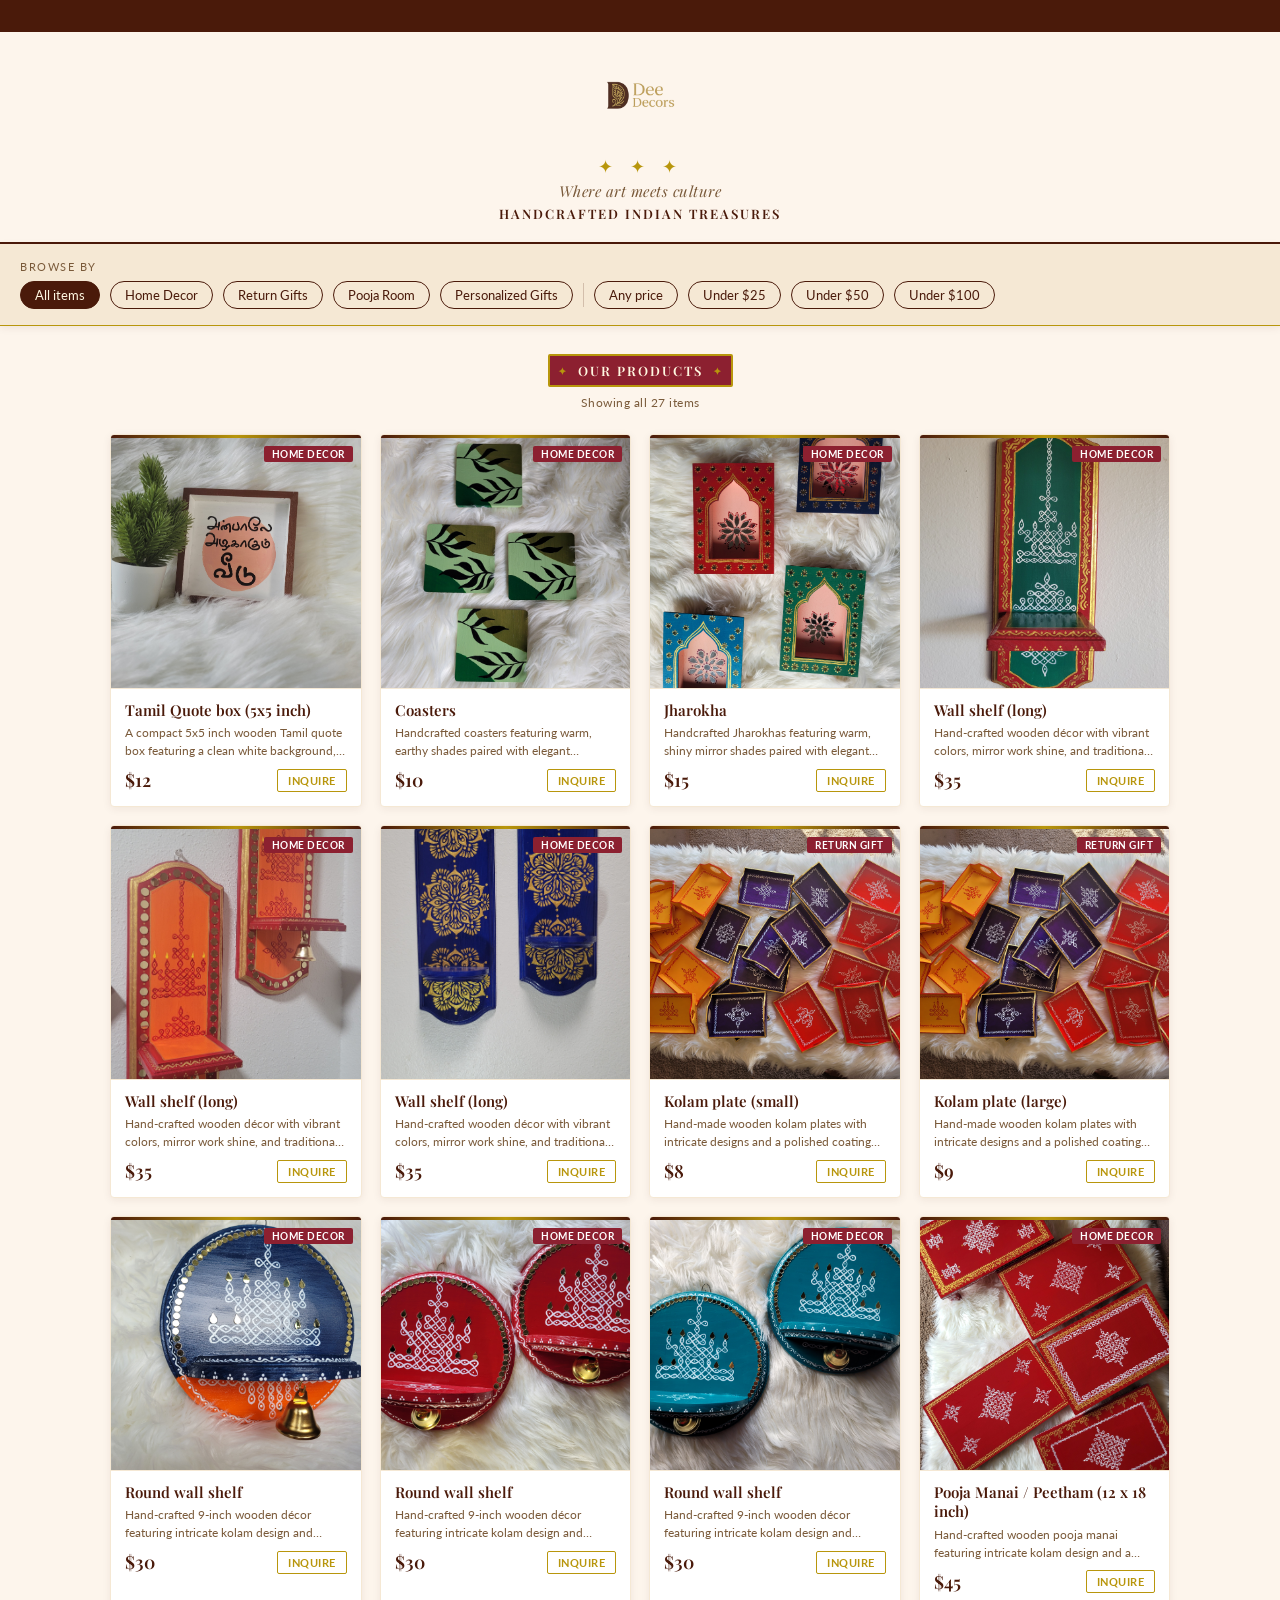
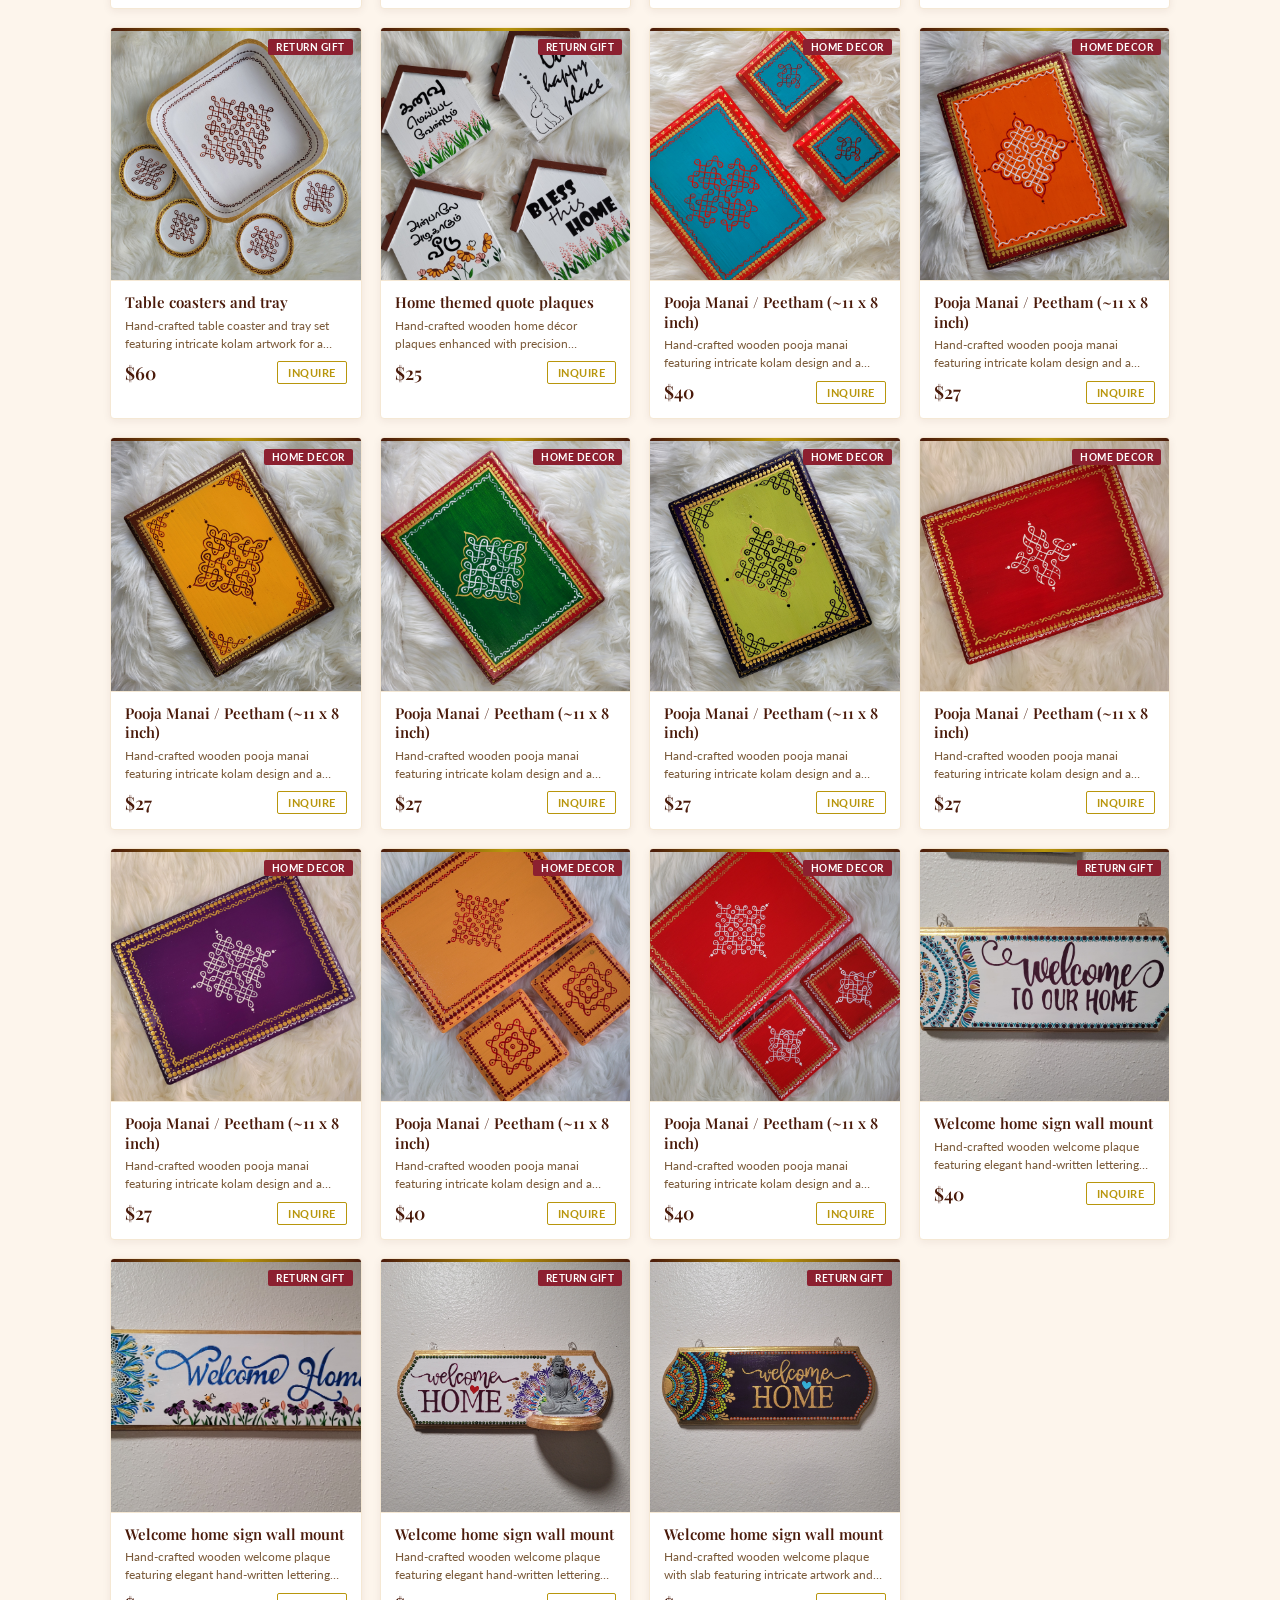
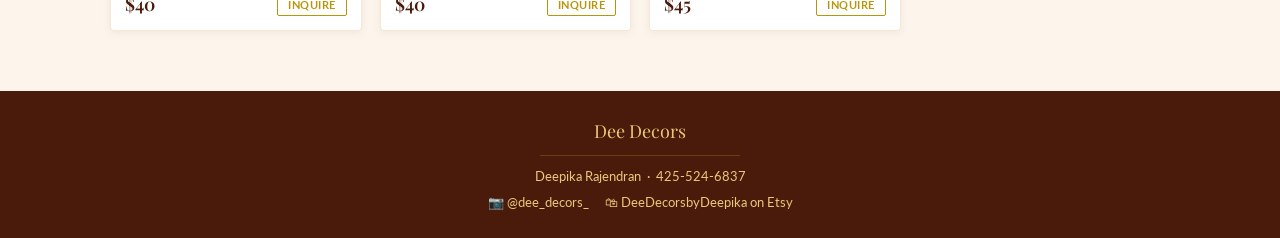
==== dee_decors_catalog.html @ 1c23e956 "Initial commit: Dee Decors catalog" ====
<!doctype html>
<html lang="en">
  <head>
    <meta charset="UTF-8" />
    <meta name="viewport" content="width=device-width, initial-scale=1.0" />
    <title>Dee Decors – Handcrafted Indian Treasures</title>
    <link
      href="https://fonts.googleapis.com/css2?family=Playfair+Display:ital,wght@0,400;0,600;1,400&family=Lato:wght@300;400;700&display=swap"
      rel="stylesheet"
    />
    <style>
      /* ── PALETTE ─────────────────────────────── */
      :root {
        --brown: #4a1a0a;
        --gold: #b8960c;
        --gold2: #d4a826;
        --cream: #fdf5ec;
        --cream2: #f5e8d4;
        --red-accent: #8c2030;
        --text: #2d1205;
        --muted: #7a5a3a;
      }

      * {
        box-sizing: border-box;
        margin: 0;
        padding: 0;
      }
      body {
        font-family: "Lato", sans-serif;
        background-color: var(--cream);
        color: var(--text);
        min-height: 100vh;
      }

      /* ── KOLAM BORDER SVG ────────────────────── */
      .kolam-top {
        width: 100%;
        height: 32px;
        background:
          repeating-linear-gradient(
            90deg,
            var(--brown) 0,
            var(--brown) 2px,
            transparent 2px,
            transparent 28px
          ),
          linear-gradient(var(--brown), var(--brown));
        background-size:
          30px 2px,
          100% 2px;
        background-position:
          0 15px,
          0 0;
        border-top: 2px solid var(--brown);
        margin-bottom: 0;
        position: relative;
        overflow: hidden;
      }
      .kolam-top::before {
        content: "";
        position: absolute;
        inset: 0;
        background: repeating-linear-gradient(
          90deg,
          transparent 0 10px,
          var(--brown) 10px 12px,
          transparent 12px 22px,
          var(--brown) 22px 24px,
          transparent 24px 30px
        );
        top: 8px;
        height: 2px;
      }

      /* ── HEADER ──────────────────────────────── */
      header {
        background: var(--cream);
        border-bottom: 2px solid var(--brown);
        padding: 24px 20px 20px;
        text-align: center;
        position: relative;
      }
      .header-border {
        height: 6px;
        background: repeating-linear-gradient(
          90deg,
          var(--brown) 0 14px,
          var(--gold) 14px 20px,
          var(--brown) 20px 34px,
          transparent 34px 40px
        );
        margin-bottom: 20px;
      }
      header img.logo {
        height: 80px;
        margin-bottom: 8px;
      }
      header .tagline {
        font-family: "Playfair Display", serif;
        font-style: italic;
        color: var(--muted);
        font-size: 15px;
        margin-bottom: 4px;
        letter-spacing: 0.5px;
      }
      header .subtitle {
        font-family: "Playfair Display", serif;
        font-weight: 600;
        color: var(--brown);
        font-size: 13px;
        letter-spacing: 2px;
        text-transform: uppercase;
      }
      .header-ornament {
        color: var(--gold);
        font-size: 18px;
        margin: 8px 0 4px;
        letter-spacing: 6px;
      }

      /* ── SECTION BADGE (like flyer) ──────────── */
      .section-badge {
        display: inline-block;
        background: var(--red-accent);
        color: #fff8e1;
        font-family: "Playfair Display", serif;
        font-weight: 600;
        font-size: 13px;
        letter-spacing: 2px;
        text-transform: uppercase;
        padding: 6px 28px;
        border: 2px solid var(--gold);
        border-radius: 2px;
        position: relative;
      }
      .section-badge::before,
      .section-badge::after {
        content: "✦";
        color: var(--gold);
        position: absolute;
        top: 50%;
        transform: translateY(-50%);
        font-size: 10px;
      }
      .section-badge::before {
        left: 8px;
      }
      .section-badge::after {
        right: 8px;
      }

      /* ── FILTER BAR ──────────────────────────── */
      .filter-bar {
        background: var(--cream2);
        border-bottom: 1.5px solid var(--gold);
        padding: 16px 20px;
        position: sticky;
        top: 0;
        z-index: 100;
        box-shadow: 0 2px 8px rgba(74, 26, 10, 0.08);
      }
      .filter-label {
        font-size: 11px;
        text-transform: uppercase;
        letter-spacing: 1.5px;
        color: var(--muted);
        margin-bottom: 8px;
      }
      .filter-groups {
        display: flex;
        flex-wrap: wrap;
        gap: 10px;
        align-items: center;
      }
      .filter-divider {
        width: 1px;
        height: 24px;
        background: var(--brown);
        opacity: 0.2;
      }
      .chip {
        padding: 5px 14px;
        border: 1.5px solid var(--brown);
        border-radius: 20px;
        font-size: 13px;
        font-family: "Lato", sans-serif;
        color: var(--brown);
        background: transparent;
        cursor: pointer;
        transition: all 0.18s ease;
        white-space: nowrap;
      }
      .chip:hover {
        background: var(--cream2);
        border-color: var(--gold);
      }
      .chip.active {
        background: var(--brown);
        color: #fff8e1;
        border-color: var(--brown);
      }
      .chip.price.active {
        background: var(--red-accent);
        border-color: var(--red-accent);
        color: #fff;
      }

      /* ── PRODUCT GRID ────────────────────────── */
      main {
        max-width: 1100px;
        margin: 0 auto;
        padding: 28px 20px 60px;
      }
      .section-header {
        text-align: center;
        margin-bottom: 24px;
      }
      .results-count {
        font-size: 12px;
        color: var(--muted);
        margin-top: 8px;
        letter-spacing: 0.5px;
      }

      .grid {
        display: grid;
        grid-template-columns: repeat(auto-fill, minmax(220px, 1fr));
        gap: 18px;
      }

      .card {
        background: #fff;
        border: 1px solid var(--cream2);
        border-radius: 4px;
        overflow: hidden;
        cursor: pointer;
        transition:
          transform 0.2s ease,
          box-shadow 0.2s ease;
        box-shadow: 0 2px 8px rgba(74, 26, 10, 0.07);
      }
      .card:hover {
        transform: translateY(-3px);
        box-shadow: 0 8px 24px rgba(74, 26, 10, 0.13);
      }
      .card-top {
        height: 3px;
        background: linear-gradient(
          90deg,
          var(--brown),
          var(--gold),
          var(--brown)
        );
      }
      .card-img-wrap {
        width: 100%;
        aspect-ratio: 1;
        overflow: hidden;
        background: var(--cream);
        display: flex;
        align-items: center;
        justify-content: center;
        position: relative;
      }
      .card-img-wrap img {
        width: 100%;
        height: 100%;
        object-fit: cover;
        transition: transform 0.3s ease;
      }
      .card:hover .card-img-wrap img {
        transform: scale(1.04);
      }
      .card-img-wrap .no-img {
        font-size: 48px;
        opacity: 0.25;
      }
      .card-category {
        position: absolute;
        top: 8px;
        right: 8px;
        background: var(--red-accent);
        color: #fff;
        font-size: 10px;
        font-weight: 700;
        letter-spacing: 0.5px;
        padding: 2px 8px;
        border-radius: 2px;
        text-transform: uppercase;
      }
      .card-body {
        padding: 12px 14px 14px;
        border-top: 1px solid var(--cream2);
      }
      .card-name {
        font-family: "Playfair Display", serif;
        font-size: 15px;
        font-weight: 600;
        color: var(--brown);
        line-height: 1.3;
        margin-bottom: 4px;
      }
      .card-desc {
        font-size: 12px;
        color: var(--muted);
        line-height: 1.5;
        margin-bottom: 8px;
        display: -webkit-box;
        -webkit-line-clamp: 2;
        -webkit-box-orient: vertical;
        overflow: hidden;
      }
      .card-footer {
        display: flex;
        align-items: center;
        justify-content: space-between;
        margin-top: 8px;
      }
      .card-price {
        font-family: "Playfair Display", serif;
        font-size: 18px;
        font-weight: 600;
        color: var(--brown);
      }
      .card-btn {
        font-size: 11px;
        letter-spacing: 0.5px;
        color: var(--gold);
        border: 1px solid var(--gold);
        padding: 4px 10px;
        border-radius: 2px;
        background: transparent;
        cursor: pointer;
        font-family: "Lato", sans-serif;
        font-weight: 700;
        text-transform: uppercase;
        transition: all 0.15s;
      }
      .card-btn:hover {
        background: var(--gold);
        color: #fff;
      }

      .empty-state {
        text-align: center;
        padding: 60px 20px;
        color: var(--muted);
        grid-column: 1/-1;
      }
      .empty-state p {
        font-family: "Playfair Display", serif;
        font-size: 18px;
        margin-bottom: 8px;
      }
      .empty-state small {
        font-size: 13px;
      }

      /* ── MODAL ───────────────────────────────── */
      .modal-overlay {
        display: none;
        position: fixed;
        inset: 0;
        background: rgba(74, 26, 10, 0.55);
        z-index: 1000;
        padding: 20px;
        overflow-y: auto;
        align-items: center;
        justify-content: center;
      }
      .modal-overlay.open {
        display: flex;
      }
      .modal {
        background: var(--cream);
        border-radius: 4px;
        max-width: 1000px;
        width: 100%;
        position: relative;
        overflow: hidden;
        box-shadow: 0 16px 48px rgba(74, 26, 10, 0.25);
        animation: modalIn 0.22s ease;
        margin: auto;
      }
      @keyframes modalIn {
        from {
          transform: translateY(20px);
          opacity: 0;
        }
        to {
          transform: translateY(0);
          opacity: 1;
        }
      }
      .modal-top-bar {
        height: 5px;
        background: linear-gradient(
          90deg,
          var(--brown),
          var(--gold),
          var(--red-accent),
          var(--gold),
          var(--brown)
        );
      }
      .modal-close {
        position: absolute;
        top: 14px;
        right: 16px;
        background: none;
        border: none;
        font-size: 22px;
        color: var(--muted);
        cursor: pointer;
        line-height: 1;
        z-index: 10;
        padding: 2px 6px;
        border-radius: 50%;
        transition: background 0.15s;
      }
      .modal-close:hover {
        background: var(--cream2);
        color: var(--brown);
      }
      .modal-body {
        display: flex;
        flex-direction: column;
      }
      @media (min-width: 520px) {
        .modal-body {
          flex-direction: row;
        }
      }
      .modal-img-wrap {
        flex: 0 0 55%;
        background: var(--cream2);
        min-height: 400px;
        display: flex;
        flex-direction: column;
        align-items: center;
        justify-content: center;
        overflow: hidden;
        position: relative;
      }
      .modal-img-wrap .no-img-lg {
        font-size: 80px;
        opacity: 0.2;
      }
      .carousel {
        width: 100%;
        position: relative;
        overflow: hidden;
        flex: 1;
        min-height: 400px;
        background: var(--cream2);
        display: flex;
        align-items: center;
        justify-content: center;
      }
      .carousel-slide {
        display: none;
        width: 100%;
        height: 100%;
        position: absolute;
        top: 0;
        left: 0;
        align-items: center;
        justify-content: center;
      }
      .carousel-slide.active {
        display: flex;
      }
      .carousel-slide img {
        width: 100%;
        height: 400px;
        object-fit: contain;
      }
      .carousel-btn {
        position: absolute;
        top: 50%;
        transform: translateY(-50%);
        background: rgba(74, 26, 10, 0.55);
        color: #fff8e1;
        border: none;
        width: 30px;
        height: 40px;
        cursor: pointer;
        font-size: 18px;
        display: flex;
        align-items: center;
        justify-content: center;
        z-index: 10;
        border-radius: 2px;
        transition: background 0.15s;
      }
      .carousel-btn:hover {
        background: rgba(74, 26, 10, 0.85);
      }
      .carousel-btn.prev {
        left: 4px;
      }
      .carousel-btn.next {
        right: 4px;
      }
      .carousel-dots {
        display: flex;
        gap: 6px;
        justify-content: center;
        padding: 6px 0;
        background: var(--cream2);
        width: 100%;
      }
      .carousel-dot {
        width: 7px;
        height: 7px;
        border-radius: 50%;
        background: var(--muted);
        opacity: 0.35;
        cursor: pointer;
        transition: opacity 0.15s;
        border: none;
        padding: 0;
      }
      .carousel-dot.active {
        opacity: 1;
        background: var(--brown);
      }
      .modal-info {
        flex: 1;
        padding: 28px 24px 24px;
        display: flex;
        flex-direction: column;
        gap: 10px;
      }
      .modal-category-badge {
        display: inline-block;
        background: var(--red-accent);
        color: #fff;
        font-size: 10px;
        font-weight: 700;
        letter-spacing: 1px;
        padding: 2px 10px;
        border-radius: 2px;
        text-transform: uppercase;
        width: fit-content;
      }
      .modal-name {
        font-family: "Playfair Display", serif;
        font-size: 22px;
        font-weight: 600;
        color: var(--brown);
        line-height: 1.25;
      }
      .modal-ornament {
        color: var(--gold);
        font-size: 14px;
        letter-spacing: 4px;
      }
      .modal-desc {
        font-size: 14px;
        color: var(--muted);
        line-height: 1.7;
        flex: 1;
      }
      .modal-price-row {
        display: flex;
        align-items: center;
        gap: 12px;
        margin-top: 4px;
      }
      .modal-price {
        font-family: "Playfair Display", serif;
        font-size: 28px;
        font-weight: 600;
        color: var(--brown);
      }
      .modal-price-note {
        font-size: 12px;
        color: var(--muted);
      }
      .modal-actions {
        display: flex;
        flex-direction: column;
        gap: 10px;
        margin-top: 8px;
      }
      .btn-primary {
        display: block;
        text-align: center;
        padding: 12px 20px;
        background: var(--brown);
        color: #fff8e1;
        font-family: "Lato", sans-serif;
        font-size: 13px;
        font-weight: 700;
        letter-spacing: 1px;
        text-transform: uppercase;
        text-decoration: none;
        border-radius: 2px;
        border: none;
        cursor: pointer;
        transition: background 0.15s;
      }
      .btn-primary:hover {
        background: #3a1208;
      }
      .btn-secondary {
        display: block;
        text-align: center;
        padding: 10px 20px;
        background: transparent;
        color: var(--brown);
        font-family: "Lato", sans-serif;
        font-size: 13px;
        font-weight: 700;
        letter-spacing: 1px;
        text-transform: uppercase;
        text-decoration: none;
        border-radius: 2px;
        border: 1.5px solid var(--brown);
        cursor: pointer;
        transition: all 0.15s;
      }
      .btn-secondary:hover {
        background: var(--cream2);
      }

      /* ── FOOTER ──────────────────────────────── */
      footer {
        background: var(--brown);
        color: #e8c97a;
        text-align: center;
        padding: 28px 20px;
        font-size: 13px;
      }
      footer .footer-name {
        font-family: "Playfair Display", serif;
        font-size: 18px;
        margin-bottom: 4px;
      }
      footer a {
        color: #e8c97a;
        text-decoration: none;
      }
      footer a:hover {
        text-decoration: underline;
      }
      footer .footer-links {
        display: flex;
        justify-content: center;
        gap: 16px;
        margin-top: 10px;
        flex-wrap: wrap;
      }
      footer .gold-line {
        height: 1px;
        background: var(--gold);
        opacity: 0.3;
        margin: 12px auto;
        max-width: 200px;
      }

      @media (max-width: 480px) {
        .grid {
          grid-template-columns: repeat(2, 1fr);
          gap: 12px;
        }
        .filter-groups {
          gap: 6px;
        }
        .chip {
          font-size: 12px;
          padding: 4px 10px;
        }
      }
    </style>
  </head>
  <body>
    <div class="kolam-top"></div>

    <header>
      <img
        class="logo"
        src="[data-uri]"
        alt="Dee Decors Logo"
        onerror="this.style.display = 'none'"
      />
      <div class="header-ornament">✦ ✦ ✦</div>
      <p class="tagline">Where art meets culture</p>
      <p class="subtitle">Handcrafted Indian Treasures</p>
    </header>

    <!-- FILTER BAR -->
    <div class="filter-bar">
      <div class="filter-label">Browse by</div>
      <div class="filter-groups">
        <!-- Category -->
        <button
          class="chip active"
          onclick="setFilter('category', 'all', this)"
        >
          All items
        </button>
        <button class="chip" onclick="setFilter('category', 'home', this)">
          Home Decor
        </button>
        <button class="chip" onclick="setFilter('category', 'return', this)">
          Return Gifts
        </button>
        <button class="chip" onclick="setFilter('category', 'pooja', this)">
          Pooja Room
        </button>
        <button class="chip" onclick="setFilter('category', 'gift', this)">
          Personalized Gifts
        </button>

        <div class="filter-divider"></div>

        <!-- Price -->
        <button class="chip price" onclick="setFilter('price', 'all', this)">
          Any price
        </button>
        <button class="chip price" onclick="setFilter('price', '25', this)">
          Under $25
        </button>
        <button class="chip price" onclick="setFilter('price', '50', this)">
          Under $50
        </button>
        <button class="chip price" onclick="setFilter('price', '100', this)">
          Under $100
        </button>
      </div>
    </div>

    <main>
      <div class="section-header">
        <span class="section-badge">Our Products</span>
        <div class="results-count" id="results-count"></div>
      </div>
      <div class="grid" id="product-grid"></div>
    </main>

    <!-- MODAL -->
    <div class="modal-overlay" id="modal" onclick="closeModal(event)">
      <div class="modal">
        <div class="modal-top-bar"></div>
        <button class="modal-close" onclick="closeModalBtn()">×</button>
        <div class="modal-body">
          <div class="modal-img-wrap" id="modal-img-wrap">
            <span class="no-img-lg">🪔</span>
          </div>
          <div class="modal-info">
            <span class="modal-category-badge" id="modal-cat"></span>
            <h2 class="modal-name" id="modal-name"></h2>
            <div class="modal-ornament">✦ ✦ ✦</div>
            <p class="modal-desc" id="modal-desc"></p>
            <div class="modal-price-row">
              <span class="modal-price" id="modal-price"></span>
              <span class="modal-price-note" id="modal-note"></span>
            </div>
            <div class="modal-actions" id="modal-actions"></div>
          </div>
        </div>
      </div>
    </div>

    <footer>
      <div class="footer-name">Dee Decors</div>
      <div class="gold-line"></div>
      <div>
        Deepika Rajendran &nbsp;·&nbsp;
        <a href="tel:4255246837">425-524-6837</a>
      </div>
      <div class="footer-links">
        <a href="https://www.instagram.com/dee_decors_" target="_blank"
          >📷 @dee_decors_</a
        >
        <a href="https://www.etsy.com/shop/DeeDecorsbyDeepika" target="_blank"
          >🛍 DeeDecorsbyDeepika on Etsy</a
        >
      </div>
    </footer>

    <script>
      // ═══════════════════════════════════════════════════════
      // PRODUCT LIST — Edit this section to add/update products
      // ═══════════════════════════════════════════════════════
      // Fields:
      //   name       — product name (required)
      //   category   — one of: "home" | "return" | "pooja" | "gift"
      //   price      — number in dollars (required)
      //   desc       — short description shown in modal
      //   img        — URL or relative path to product photo (optional)
      //   note       — extra note, e.g. "Bulk orders available" (optional)
      //   whatsapp   — WhatsApp number, default is below
      //   insta      — Instagram handle, default is below
      // ═══════════════════════════════════════════════════════

      const DEFAULT_WHATSAPP = "14255246837"; // US format, no + or spaces
      const DEFAULT_INSTA = "dee_decors_";

      const products = [
        {
          name: "Tamil Quote box (5x5 inch)",
          category: "home",
          price: 12,
          desc: "A compact 5x5 inch wooden Tamil quote box featuring a clean white background, rich brown border, and brush‑colored Tamil words that add a warm, handcrafted charm. Perfect as a minimalist décor piece that brings cultural elegance and inspiration to any space.",
          imgs: [
            "pics/quotebox5in_1.jpg",
            "pics/quotebox5in_2.jpg",
            "pics/quotebox5in_3.jpg",
            "pics/quotebox5in_4.jpg",
            "pics/quotebox5in_5.jpg",
            "pics/quotebox5in_6.jpg",
            "pics/quotebox5in_7.jpg",
            "pics/quotebox5in_8.jpg",
          ],
          note: "Custom quotes can be made upon request",
        },
        {
          name: "Coasters",
          category: "home",
          price: 10,
          desc: "Handcrafted coasters featuring warm, earthy shades paired with elegant geometric and floral patterns. A stylish blend of color and design that elevates any table setting.",
          imgs: [
            "pics/Coasters_1.jpg",
            "pics/Coasters_2.jpg",
            "pics/Coasters_3.jpg",
            "pics/Coasters_4.jpg",
          ],
          note: "Custom order can be made upon request",
        },
        {
          name: "Jharokha",
          category: "home",
          price: 15,
          desc: "Handcrafted Jharokhas featuring warm, shiny mirror shades paired with elegant floral mirror patterns. A stylish blend of color and design that elevates any home setting.",
          imgs: [
            "pics/Jharokha_1.jpg",
            "pics/Jharokha_2.jpg",
            "pics/Jharokha_3.jpg",
            "pics/Jharokha_4.jpg",
            "pics/Jharokha_5.jpg",
            "pics/Jharokha_6.jpg",
          ],
          note: "Custom order can be made upon request",
        },
        {
          name: "Wall shelf (long)",
          category: "home",
          price: 35,
          desc: "Hand‑crafted wooden décor with vibrant colors, mirror work shine, and traditional kolam‑inspired detailing. Wall‑mountable and sturdy enough to hold up to 0.5 lb, perfect for bells, candles, or small accents.",
          img: "pics/wallshelf_1.jpg",
          note: "Price per piece",
        },
        {
          name: "Wall shelf (long)",
          category: "home",
          price: 35,
          desc: "Hand‑crafted wooden décor with vibrant colors, mirror work shine, and traditional kolam‑inspired detailing. Wall‑mountable and sturdy enough to hold up to 0.5 lb, perfect for bells, candles, or small accents.",
          img: "pics/wallshelf_2.jpg",
          note: "Price per piece",
        },
        {
          name: "Wall shelf (long)",
          category: "home",
          price: 35,
          desc: "Hand‑crafted wooden décor with vibrant colors, mirror work shine, and traditional kolam‑inspired detailing. Wall‑mountable and sturdy enough to hold up to 0.5 lb, perfect for bells, candles, or small accents.",
          img: "pics/wallshelf_3.jpg",
          note: "Price per piece",
        },
        {
          name: "Kolam plate (small)",
          category: "return",
          price: 8,
          desc: "Hand‑made wooden kolam plates with intricate designs and a polished coating for a bright, shiny finish. Perfect as pooja return gifts, adding a touch of tradition and elegance to any celebration.",
          img: "pics/kolamplate_1.jpg",
          note: "Price per piece",
        },
        {
          name: "Kolam plate (large)",
          category: "return",
          price: 9,
          desc: "Hand‑made wooden kolam plates with intricate designs and a polished coating for a bright, shiny finish. Perfect as pooja return gifts, adding a touch of tradition and elegance to any celebration.",
          img: "pics/kolamplate_1.jpg",
          note: "Price per piece",
        },
        {
          name: "Round wall shelf",
          category: "home",
          price: 30,
          desc: "Hand‑crafted 9‑inch wooden décor featuring intricate kolam design and mirror work, finished with a polished coating for a bright, shiny look. Wall‑mountable and sturdy enough to hold 0.5 lb, making it both decorative and functional.",
          img: "pics/wallshelfround_1.jpg",
          note: "Price per piece",
        },
        {
          name: "Round wall shelf",
          category: "home",
          price: 30,
          desc: "Hand‑crafted 9‑inch wooden décor featuring intricate kolam design and mirror work, finished with a polished coating for a bright, shiny look. Wall‑mountable and sturdy enough to hold 0.5 lb, making it both decorative and functional.",
          img: "pics/wallshelfround_2.jpg",
          note: "Price per piece",
        },
        {
          name: "Round wall shelf",
          category: "home",
          price: 30,
          desc: "Hand‑crafted 9‑inch wooden décor featuring intricate kolam design and mirror work, finished with a polished coating for a bright, shiny look. Wall‑mountable and sturdy enough to hold 0.5 lb, making it both decorative and functional.",
          img: "pics/wallshelfround_3.jpg",
          note: "Price per piece",
        },
        {
          name: "Pooja Manai / Peetham (12 x 18 inch)",
          category: "home",
          price: 45,
          desc: "Hand‑crafted wooden pooja manai featuring intricate kolam design and a protective coating that resists oil spills. Perfect for placing idols, offering both beauty and durability in daily rituals.",
          img: "pics/manai_1.jpg",
          note: "Price per piece",
        },
        {
          name: "Table coasters and tray",
          category: "return",
          price: 60,
          desc: "Hand‑crafted table coaster and tray set featuring intricate kolam artwork for a refined, traditional touch. Finished in a crisp white tone, perfect for elevating everyday use or festive serving.",
          img: "pics/tableset_1.jpg",
          note: "Price per set",
        },
        {
          name: "Home themed quote plaques",
          category: "return",
          price: 25,
          desc: "Hand‑crafted wooden home décor plaques enhanced with precision vinyl‑cut words and a smooth protective coating for a shiny, polished finish. Lightweight and wall‑mountable, they bring a warm, welcoming touch to any space with lasting durability.",
          imgs: [
            "pics/homesign_1.jpg",
            "pics/homesign_2.jpg",
            "pics/homesign_3.jpg",
            "pics/homesign_4.jpg",
          ],
          note: "Price per set",
        },
        {
          name: "Pooja Manai / Peetham (~11 x 8 inch)",
          category: "home",
          price: 40,
          desc: "Hand‑crafted wooden pooja manai featuring intricate kolam design and a protective coating that resists oil spills. Perfect for placing idols, offering both beauty and durability in daily rituals.",
          img: "pics/smallmanai_1.jpg",
          note: "Price per set",
        },
        {
          name: "Pooja Manai / Peetham (~11 x 8 inch)",
          category: "home",
          price: 27,
          desc: "Hand‑crafted wooden pooja manai featuring intricate kolam design and a protective coating that resists oil spills. Perfect for placing idols, offering both beauty and durability in daily rituals.",
          img: "pics/smallmanai_2.jpg",
          note: "Price per piece",
        },
        {
          name: "Pooja Manai / Peetham (~11 x 8 inch)",
          category: "home",
          price: 27,
          desc: "Hand‑crafted wooden pooja manai featuring intricate kolam design and a protective coating that resists oil spills. Perfect for placing idols, offering both beauty and durability in daily rituals.",
          img: "pics/smallmanai_3.jpg",
          note: "Price per piece",
        },
        {
          name: "Pooja Manai / Peetham (~11 x 8 inch)",
          category: "home",
          price: 27,
          desc: "Hand‑crafted wooden pooja manai featuring intricate kolam design and a protective coating that resists oil spills. Perfect for placing idols, offering both beauty and durability in daily rituals.",
          img: "pics/smallmanai_4.jpg",
          note: "Price per piece",
        },
        {
          name: "Pooja Manai / Peetham (~11 x 8 inch)",
          category: "home",
          price: 27,
          desc: "Hand‑crafted wooden pooja manai featuring intricate kolam design and a protective coating that resists oil spills. Perfect for placing idols, offering both beauty and durability in daily rituals.",
          img: "pics/smallmanai_5.jpg",
          note: "Price per piece",
        },
        {
          name: "Pooja Manai / Peetham (~11 x 8 inch)",
          category: "home",
          price: 27,
          desc: "Hand‑crafted wooden pooja manai featuring intricate kolam design and a protective coating that resists oil spills. Perfect for placing idols, offering both beauty and durability in daily rituals.",
          img: "pics/smallmanai_6.jpg",
          note: "Price per piece",
        },
        {
          name: "Pooja Manai / Peetham (~11 x 8 inch)",
          category: "home",
          price: 27,
          desc: "Hand‑crafted wooden pooja manai featuring intricate kolam design and a protective coating that resists oil spills. Perfect for placing idols, offering both beauty and durability in daily rituals.",
          img: "pics/smallmanai_7.jpg",
          note: "Price per piece",
        },
        {
          name: "Pooja Manai / Peetham (~11 x 8 inch)",
          category: "home",
          price: 40,
          desc: "Hand‑crafted wooden pooja manai featuring intricate kolam design and a protective coating that resists oil spills. Perfect for placing idols, offering both beauty and durability in daily rituals.",
          img: "pics/smallmanai_8.jpg",
          note: "Price per set",
        },
        {
          name: "Pooja Manai / Peetham (~11 x 8 inch)",
          category: "home",
          price: 40,
          desc: "Hand‑crafted wooden pooja manai featuring intricate kolam design and a protective coating that resists oil spills. Perfect for placing idols, offering both beauty and durability in daily rituals.",
          img: "pics/smallmanai_9.jpg",
          note: "Price per set",
        },
        {
          name: "Welcome home sign wall mount",
          category: "return",
          price: 40,
          desc: "Hand‑crafted wooden welcome plaque featuring elegant hand‑written lettering and detailed artwork, sealed with a glossy protective coat for a shiny finish. Lightweight and easy to wall‑mount, it brings a warm, inviting touch to any entryway or living space.",
          img: "pics/welcome_1.jpg",
          note: "Price per piece",
        },
        {
          name: "Welcome home sign wall mount",
          category: "return",
          price: 40,
          desc: "Hand‑crafted wooden welcome plaque featuring elegant hand‑written lettering and detailed artwork, sealed with a glossy protective coat for a shiny finish. Lightweight and easy to wall‑mount, it brings a warm, inviting touch to any entryway or living space.",
          img: "pics/welcome_2.jpg",
          note: "Price per piece",
        },
        {
          name: "Welcome home sign wall mount",
          category: "return",
          price: 40,
          desc: "Hand‑crafted wooden welcome plaque featuring elegant hand‑written lettering and detailed artwork, sealed with a glossy protective coat for a shiny finish. Lightweight and easy to wall‑mount, it brings a warm, inviting touch to any entryway or living space.",
          img: "pics/welcome_3.jpg",
          note: "Price per piece",
        },
        {
          name: "Welcome home sign wall mount",
          category: "return",
          price: 45,
          desc: "Hand‑crafted wooden welcome plaque with slab featuring intricate artwork and hand‑written lettering, finished with a glossy protective coat for a shiny look. Designed with a small platform that can hold up to 0.5 lb, perfect for placing small décor accents.",
          img: "pics/welcome_4.jpg",
          note: "Price per piece",
        },
      ];

      // ═══════════════════════════════════════════════════════

      const CATEGORY_LABELS = {
        home: "Home Decor",
        return: "Return Gift",
        pooja: "Pooja Room",
        gift: "Personalized Gift",
      };

      let currentCategory = "all";
      let currentPrice = "all";

      function renderGrid() {
        const grid = document.getElementById("product-grid");
        const visible = products.filter((p) => {
          const catOk =
            currentCategory === "all" || p.category === currentCategory;
          const priceOk =
            currentPrice === "all" || p.price < Number(currentPrice);
          return catOk && priceOk;
        });

        document.getElementById("results-count").textContent =
          visible.length === products.length
            ? `Showing all ${products.length} items`
            : `Showing ${visible.length} of ${products.length} items`;

        if (visible.length === 0) {
          grid.innerHTML = `<div class="empty-state"><p>No items found</p><small>Try a different filter</small></div>`;
          return;
        }

        grid.innerHTML = visible
          .map((p, i) => {
            const idx = products.indexOf(p);
            return `
    <div class="card" onclick="openModal(${idx})">
      <div class="card-top"></div>
      <div class="card-img-wrap">
        ${
          (Array.isArray(p.imgs) && p.imgs.length > 0) || p.img
            ? `<img src="${Array.isArray(p.imgs) && p.imgs.length > 0 ? p.imgs[0] : p.img}" alt="${p.name}" onerror="this.parentElement.innerHTML='<span class=no-img>🪔</span>'">`
            : `<span class="no-img">🪔</span>`
        }
        <span class="card-category">${CATEGORY_LABELS[p.category] || p.category}</span>
      </div>
      <div class="card-body">
        <div class="card-name">${p.name}</div>
        <div class="card-desc">${p.desc}</div>
        <div class="card-footer">
          <span class="card-price">$${p.price}</span>
          <button class="card-btn">Inquire</button>
        </div>
      </div>
    </div>`;
          })
          .join("");
      }

      function setFilter(type, value, btn) {
        if (type === "category") {
          currentCategory = value;
          document
            .querySelectorAll(".chip:not(.price)")
            .forEach((b) => b.classList.remove("active"));
        } else {
          currentPrice = value;
          document
            .querySelectorAll(".chip.price")
            .forEach((b) => b.classList.remove("active"));
        }
        btn.classList.add("active");
        renderGrid();
      }

      // Carousel state
      let carouselIdx = 0;
      let carouselImages = [];

      function openModal(idx) {
        const p = products[idx];
        document.getElementById("modal-cat").textContent =
          CATEGORY_LABELS[p.category] || p.category;
        document.getElementById("modal-name").textContent = p.name;
        document.getElementById("modal-desc").textContent = p.desc;
        document.getElementById("modal-price").textContent = "$" + p.price;
        document.getElementById("modal-note").textContent = p.note || "";

        // Build carousel - support both single img (string) and multiple imgs (array)
        carouselIdx = 0;
        carouselImages = [];
        if (Array.isArray(p.imgs) && p.imgs.length > 0) {
          carouselImages = p.imgs;
        } else if (p.img) {
          carouselImages = [p.img];
        }

        const imgWrap = document.getElementById("modal-img-wrap");
        if (carouselImages.length === 0) {
          imgWrap.innerHTML = `<span class="no-img-lg">🪔</span>`;
        } else if (carouselImages.length === 1) {
          imgWrap.innerHTML = `<div class="carousel"><div class="carousel-slide active"><img src="${carouselImages[0]}" alt="${p.name}" onerror="this.src='';this.parentElement.innerHTML='<span class=no-img-lg>🪔</span>'"></div></div>`;
        } else {
          const slides = carouselImages
            .map(
              (src, i) =>
                `<div class="carousel-slide${i === 0 ? " active" : ""}" data-i="${i}"><img src="${src}" alt="${p.name} ${i + 1}" onerror="this.src='';this.style.display='none'"></div>`,
            )
            .join("");
          const dots = carouselImages
            .map(
              (_, i) =>
                `<button class="carousel-dot${i === 0 ? " active" : ""}" onclick="goSlide(${i})"></button>`,
            )
            .join("");
          imgWrap.innerHTML = `
      <div class="carousel" id="carousel">
        ${slides}
        <button class="carousel-btn prev" onclick="prevSlide()">&#8249;</button>
        <button class="carousel-btn next" onclick="nextSlide()">&#8250;</button>
      </div>
      <div class="carousel-dots">${dots}</div>`;
        }

        const wa = p.whatsapp || DEFAULT_WHATSAPP;
        const ig = p.insta || DEFAULT_INSTA;
        const msg = encodeURIComponent(
          `Hi Deepika! I'm interested in "${p.name}" ($${p.price}). Could you please share more details?`,
        );

        document.getElementById("modal-actions").innerHTML = `
    <a class="btn-primary" href="https://wa.me/${wa}?text=${msg}" target="_blank">
      💬 Message on WhatsApp
    </a>
    <a class="btn-secondary" href="https://www.instagram.com/${ig}" target="_blank">
      📷 DM on Instagram
    </a>
  `;

        document.getElementById("modal").classList.add("open");
        document.body.style.overflow = "hidden";
      }

      function goSlide(n) {
        carouselIdx = n;
        document
          .querySelectorAll(".carousel-slide")
          .forEach((s, i) => s.classList.toggle("active", i === n));
        document
          .querySelectorAll(".carousel-dot")
          .forEach((d, i) => d.classList.toggle("active", i === n));
      }
      function nextSlide() {
        goSlide((carouselIdx + 1) % carouselImages.length);
      }
      function prevSlide() {
        goSlide(
          (carouselIdx - 1 + carouselImages.length) % carouselImages.length,
        );
      }

      function closeModal(e) {
        if (e.target === document.getElementById("modal")) closeModalBtn();
      }
      function closeModalBtn() {
        document.getElementById("modal").classList.remove("open");
        document.body.style.overflow = "";
      }

      document.addEventListener("keydown", (e) => {
        if (e.key === "Escape") closeModalBtn();
      });

      renderGrid();
    </script>
  </body>
</html>
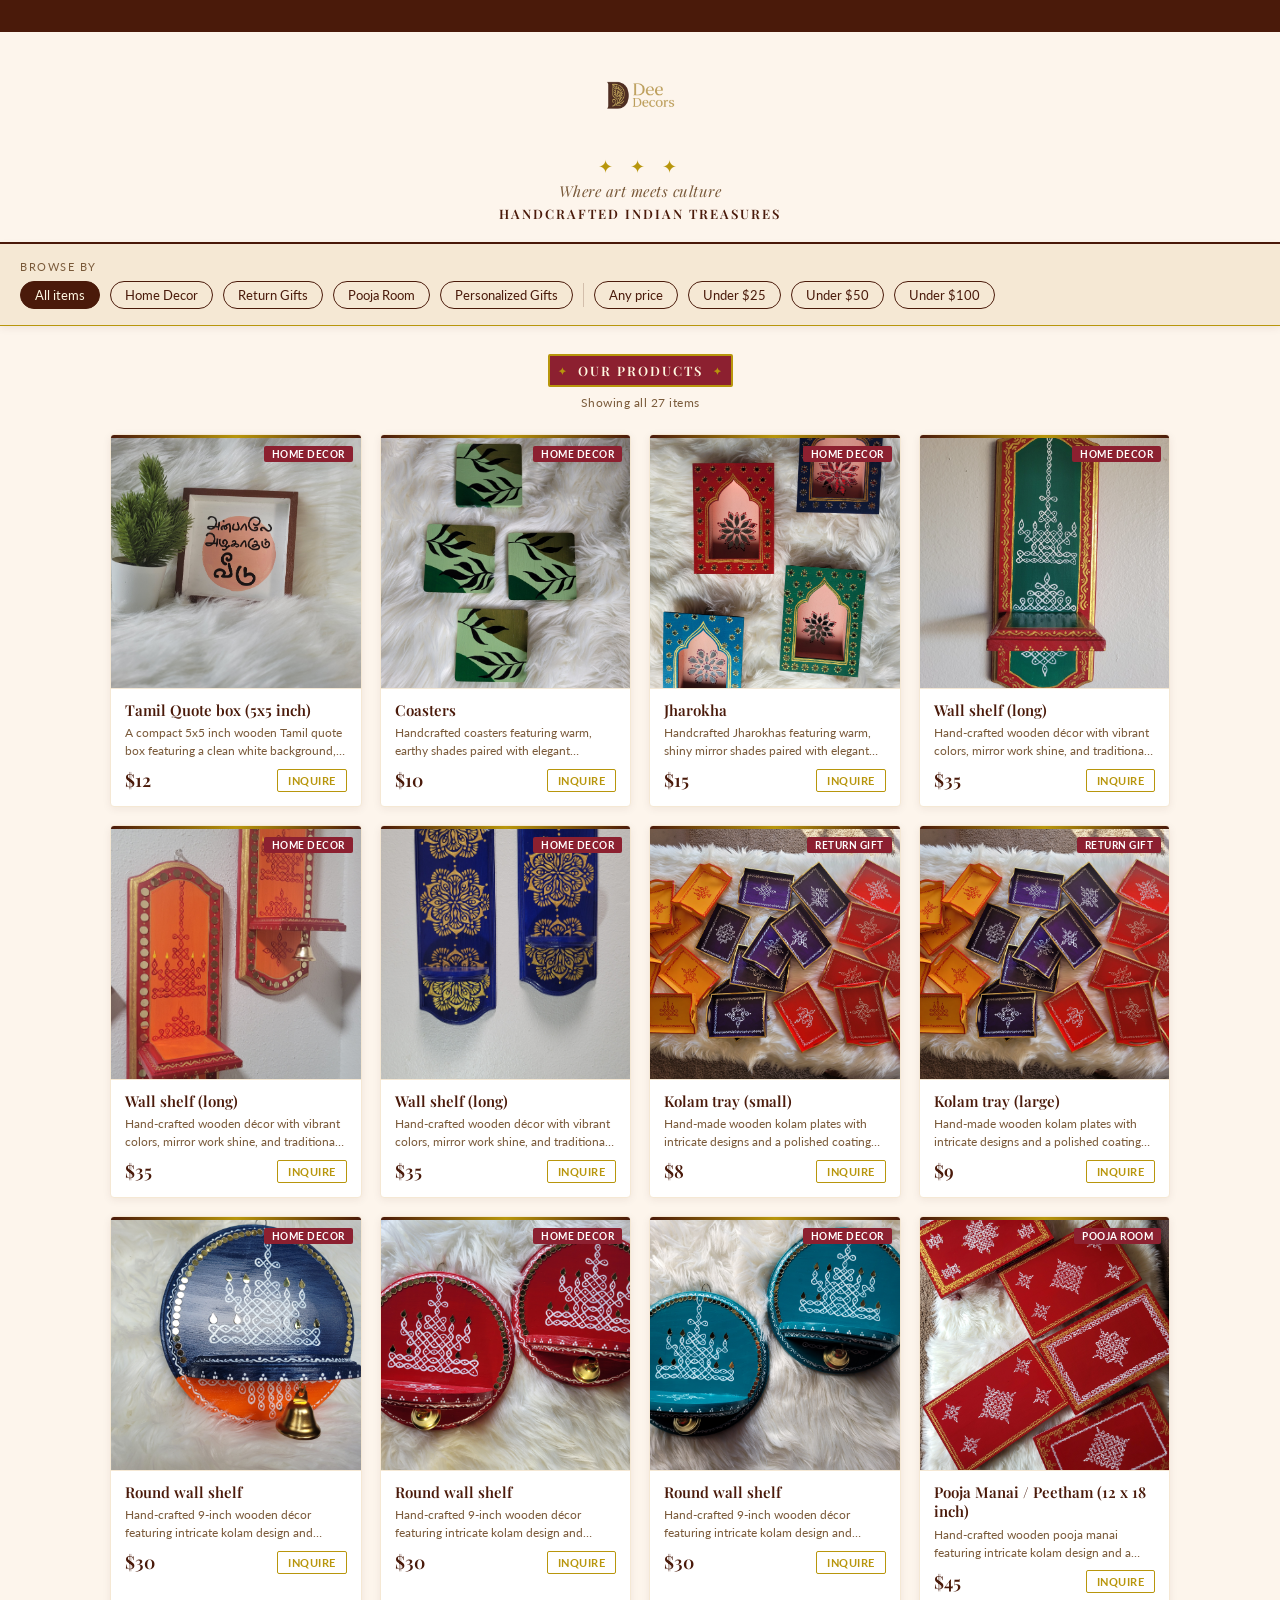
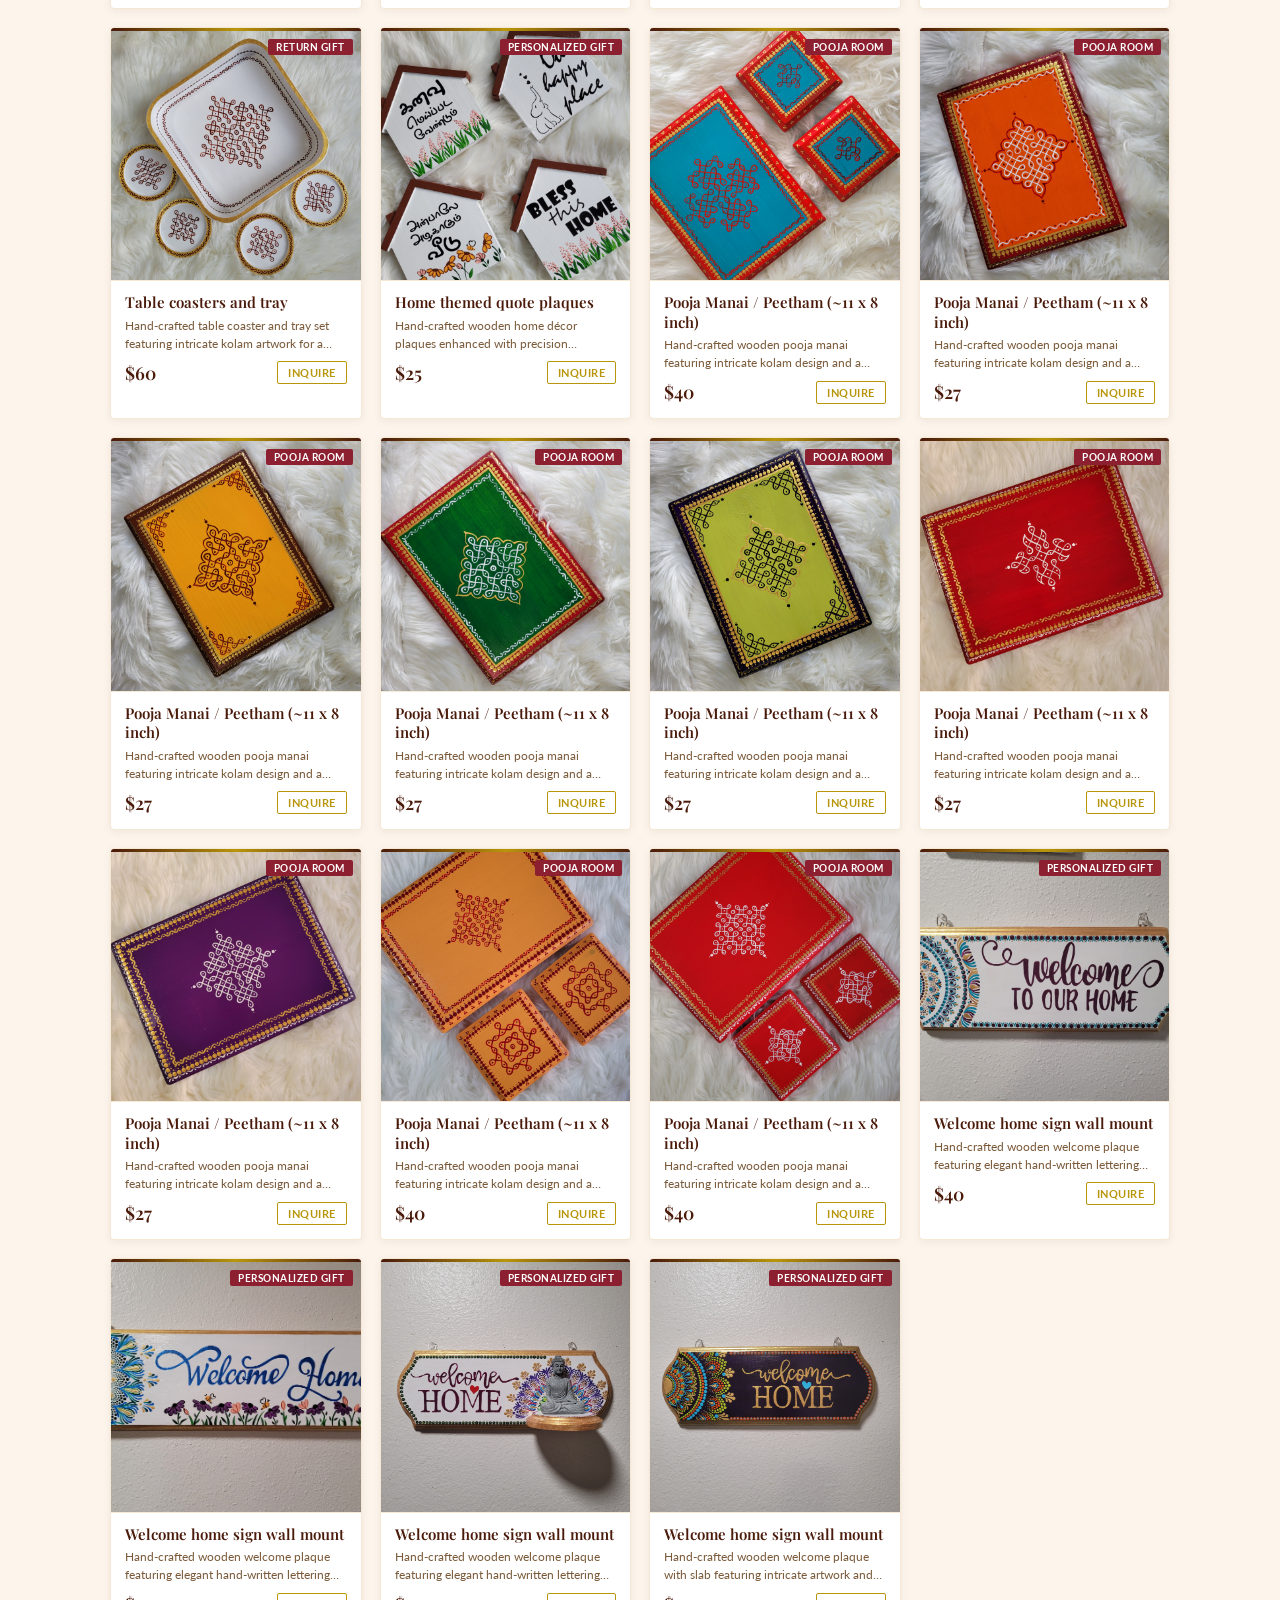
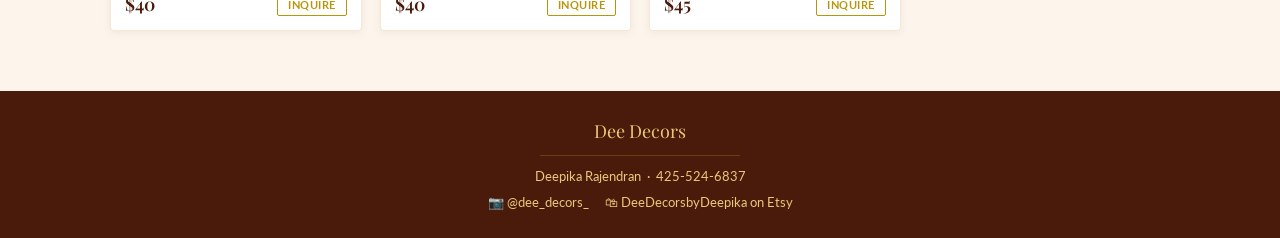
==== commit f0e3bad3: "Add product details to catalog" ====
--- a/dee_decors_catalog.html
+++ b/dee_decors_catalog.html
@@ -816,7 +816,7 @@
             "pics/quotebox5in_7.jpg",
             "pics/quotebox5in_8.jpg",
           ],
-          note: "Custom quotes can be made upon request",
+          note: "Custom quotes/sizes can be made upon request",
         },
         {
           name: "Coasters",
@@ -871,7 +871,7 @@
           note: "Price per piece",
         },
         {
-          name: "Kolam plate (small)",
+          name: "Kolam tray (small)",
           category: "return",
           price: 8,
           desc: "Hand‑made wooden kolam plates with intricate designs and a polished coating for a bright, shiny finish. Perfect as pooja return gifts, adding a touch of tradition and elegance to any celebration.",
@@ -879,7 +879,7 @@
           note: "Price per piece",
         },
         {
-          name: "Kolam plate (large)",
+          name: "Kolam tray (large)",
           category: "return",
           price: 9,
           desc: "Hand‑made wooden kolam plates with intricate designs and a polished coating for a bright, shiny finish. Perfect as pooja return gifts, adding a touch of tradition and elegance to any celebration.",
@@ -912,7 +912,7 @@
         },
         {
           name: "Pooja Manai / Peetham (12 x 18 inch)",
-          category: "home",
+          category: "pooja",
           price: 45,
           desc: "Hand‑crafted wooden pooja manai featuring intricate kolam design and a protective coating that resists oil spills. Perfect for placing idols, offering both beauty and durability in daily rituals.",
           img: "pics/manai_1.jpg",
@@ -928,7 +928,7 @@
         },
         {
           name: "Home themed quote plaques",
-          category: "return",
+          category: "gift",
           price: 25,
           desc: "Hand‑crafted wooden home décor plaques enhanced with precision vinyl‑cut words and a smooth protective coating for a shiny, polished finish. Lightweight and wall‑mountable, they bring a warm, welcoming touch to any space with lasting durability.",
           imgs: [
@@ -941,7 +941,7 @@
         },
         {
           name: "Pooja Manai / Peetham (~11 x 8 inch)",
-          category: "home",
+          category: "pooja",
           price: 40,
           desc: "Hand‑crafted wooden pooja manai featuring intricate kolam design and a protective coating that resists oil spills. Perfect for placing idols, offering both beauty and durability in daily rituals.",
           img: "pics/smallmanai_1.jpg",
@@ -949,7 +949,7 @@
         },
         {
           name: "Pooja Manai / Peetham (~11 x 8 inch)",
-          category: "home",
+          category: "pooja",
           price: 27,
           desc: "Hand‑crafted wooden pooja manai featuring intricate kolam design and a protective coating that resists oil spills. Perfect for placing idols, offering both beauty and durability in daily rituals.",
           img: "pics/smallmanai_2.jpg",
@@ -957,7 +957,7 @@
         },
         {
           name: "Pooja Manai / Peetham (~11 x 8 inch)",
-          category: "home",
+          category: "pooja",
           price: 27,
           desc: "Hand‑crafted wooden pooja manai featuring intricate kolam design and a protective coating that resists oil spills. Perfect for placing idols, offering both beauty and durability in daily rituals.",
           img: "pics/smallmanai_3.jpg",
@@ -965,7 +965,7 @@
         },
         {
           name: "Pooja Manai / Peetham (~11 x 8 inch)",
-          category: "home",
+          category: "pooja",
           price: 27,
           desc: "Hand‑crafted wooden pooja manai featuring intricate kolam design and a protective coating that resists oil spills. Perfect for placing idols, offering both beauty and durability in daily rituals.",
           img: "pics/smallmanai_4.jpg",
@@ -973,7 +973,7 @@
         },
         {
           name: "Pooja Manai / Peetham (~11 x 8 inch)",
-          category: "home",
+          category: "pooja",
           price: 27,
           desc: "Hand‑crafted wooden pooja manai featuring intricate kolam design and a protective coating that resists oil spills. Perfect for placing idols, offering both beauty and durability in daily rituals.",
           img: "pics/smallmanai_5.jpg",
@@ -981,7 +981,7 @@
         },
         {
           name: "Pooja Manai / Peetham (~11 x 8 inch)",
-          category: "home",
+          category: "pooja",
           price: 27,
           desc: "Hand‑crafted wooden pooja manai featuring intricate kolam design and a protective coating that resists oil spills. Perfect for placing idols, offering both beauty and durability in daily rituals.",
           img: "pics/smallmanai_6.jpg",
@@ -989,7 +989,7 @@
         },
         {
           name: "Pooja Manai / Peetham (~11 x 8 inch)",
-          category: "home",
+          category: "pooja",
           price: 27,
           desc: "Hand‑crafted wooden pooja manai featuring intricate kolam design and a protective coating that resists oil spills. Perfect for placing idols, offering both beauty and durability in daily rituals.",
           img: "pics/smallmanai_7.jpg",
@@ -997,7 +997,7 @@
         },
         {
           name: "Pooja Manai / Peetham (~11 x 8 inch)",
-          category: "home",
+          category: "pooja",
           price: 40,
           desc: "Hand‑crafted wooden pooja manai featuring intricate kolam design and a protective coating that resists oil spills. Perfect for placing idols, offering both beauty and durability in daily rituals.",
           img: "pics/smallmanai_8.jpg",
@@ -1005,7 +1005,7 @@
         },
         {
           name: "Pooja Manai / Peetham (~11 x 8 inch)",
-          category: "home",
+          category: "pooja",
           price: 40,
           desc: "Hand‑crafted wooden pooja manai featuring intricate kolam design and a protective coating that resists oil spills. Perfect for placing idols, offering both beauty and durability in daily rituals.",
           img: "pics/smallmanai_9.jpg",
@@ -1013,7 +1013,7 @@
         },
         {
           name: "Welcome home sign wall mount",
-          category: "return",
+          category: "gift",
           price: 40,
           desc: "Hand‑crafted wooden welcome plaque featuring elegant hand‑written lettering and detailed artwork, sealed with a glossy protective coat for a shiny finish. Lightweight and easy to wall‑mount, it brings a warm, inviting touch to any entryway or living space.",
           img: "pics/welcome_1.jpg",
@@ -1021,7 +1021,7 @@
         },
         {
           name: "Welcome home sign wall mount",
-          category: "return",
+          category: "gift",
           price: 40,
           desc: "Hand‑crafted wooden welcome plaque featuring elegant hand‑written lettering and detailed artwork, sealed with a glossy protective coat for a shiny finish. Lightweight and easy to wall‑mount, it brings a warm, inviting touch to any entryway or living space.",
           img: "pics/welcome_2.jpg",
@@ -1029,7 +1029,7 @@
         },
         {
           name: "Welcome home sign wall mount",
-          category: "return",
+          category: "gift",
           price: 40,
           desc: "Hand‑crafted wooden welcome plaque featuring elegant hand‑written lettering and detailed artwork, sealed with a glossy protective coat for a shiny finish. Lightweight and easy to wall‑mount, it brings a warm, inviting touch to any entryway or living space.",
           img: "pics/welcome_3.jpg",
@@ -1037,7 +1037,7 @@
         },
         {
           name: "Welcome home sign wall mount",
-          category: "return",
+          category: "gift",
           price: 45,
           desc: "Hand‑crafted wooden welcome plaque with slab featuring intricate artwork and hand‑written lettering, finished with a glossy protective coat for a shiny look. Designed with a small platform that can hold up to 0.5 lb, perfect for placing small décor accents.",
           img: "pics/welcome_4.jpg",
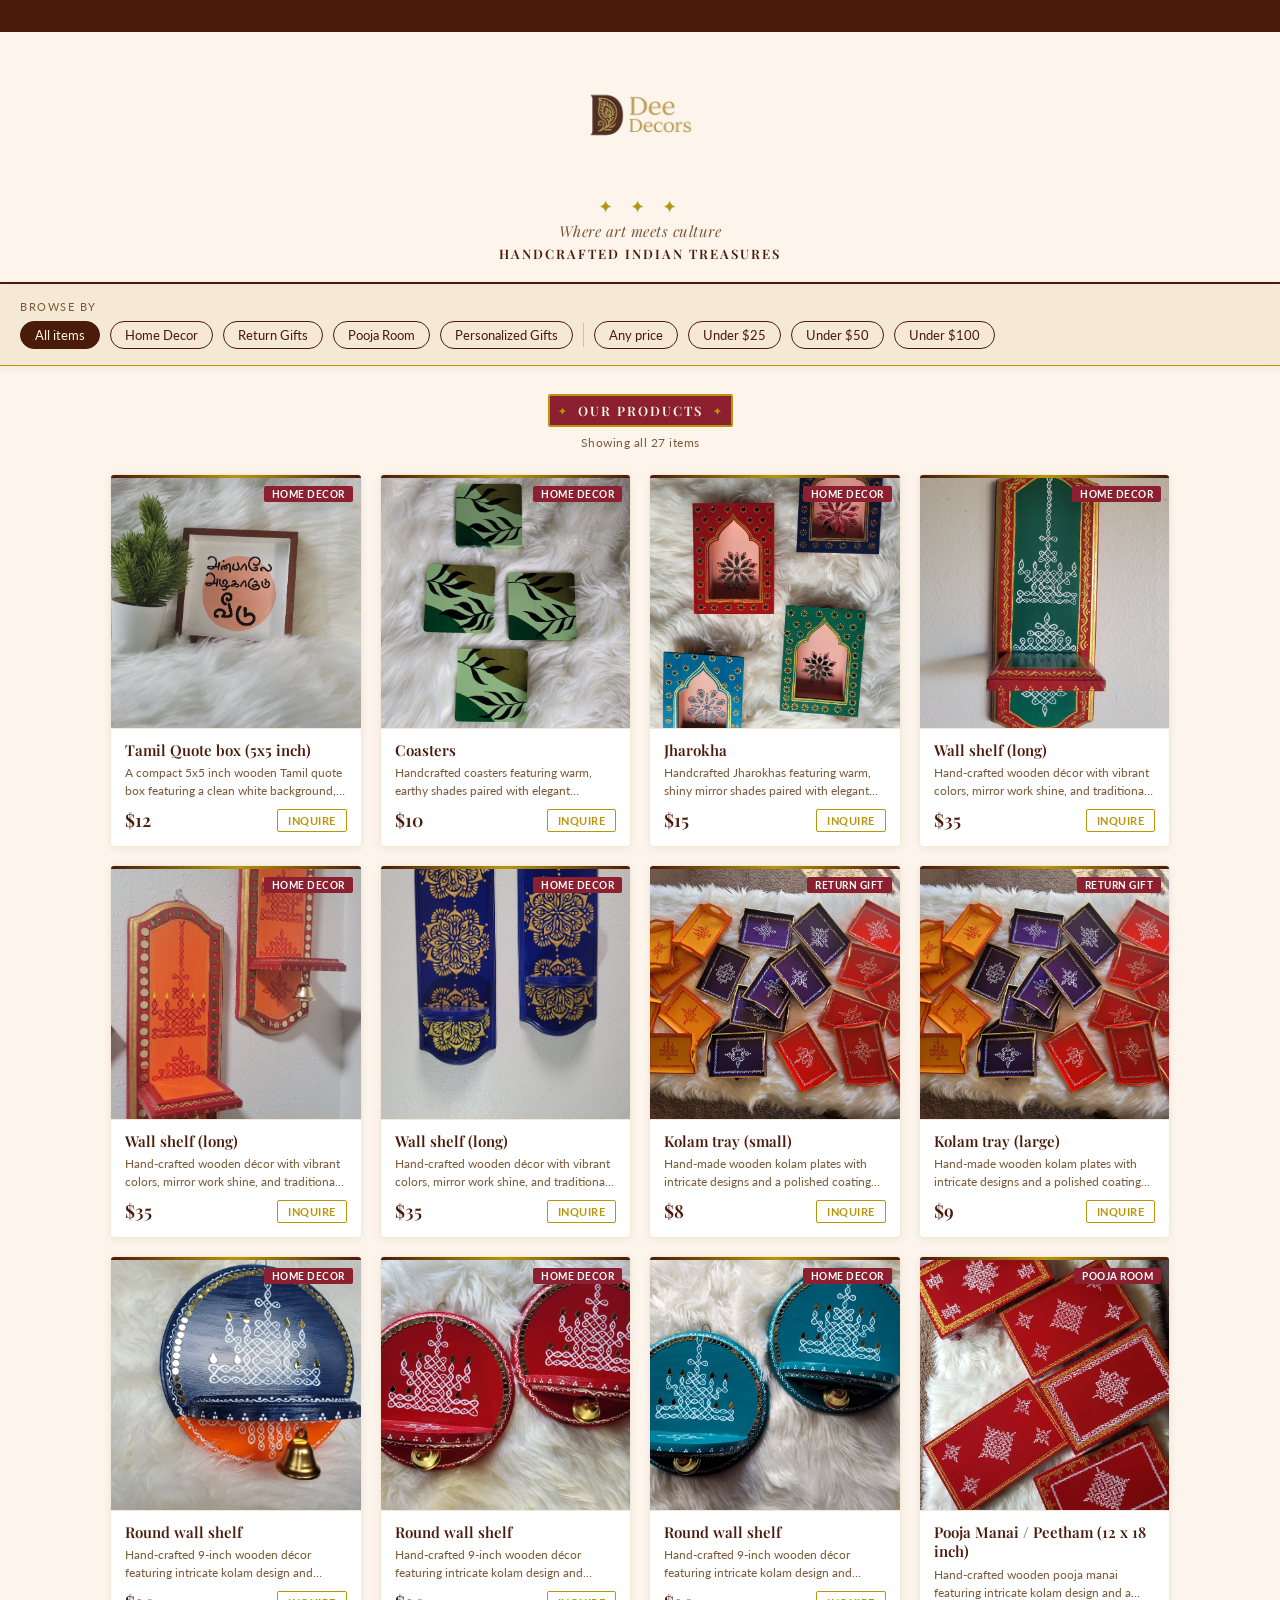
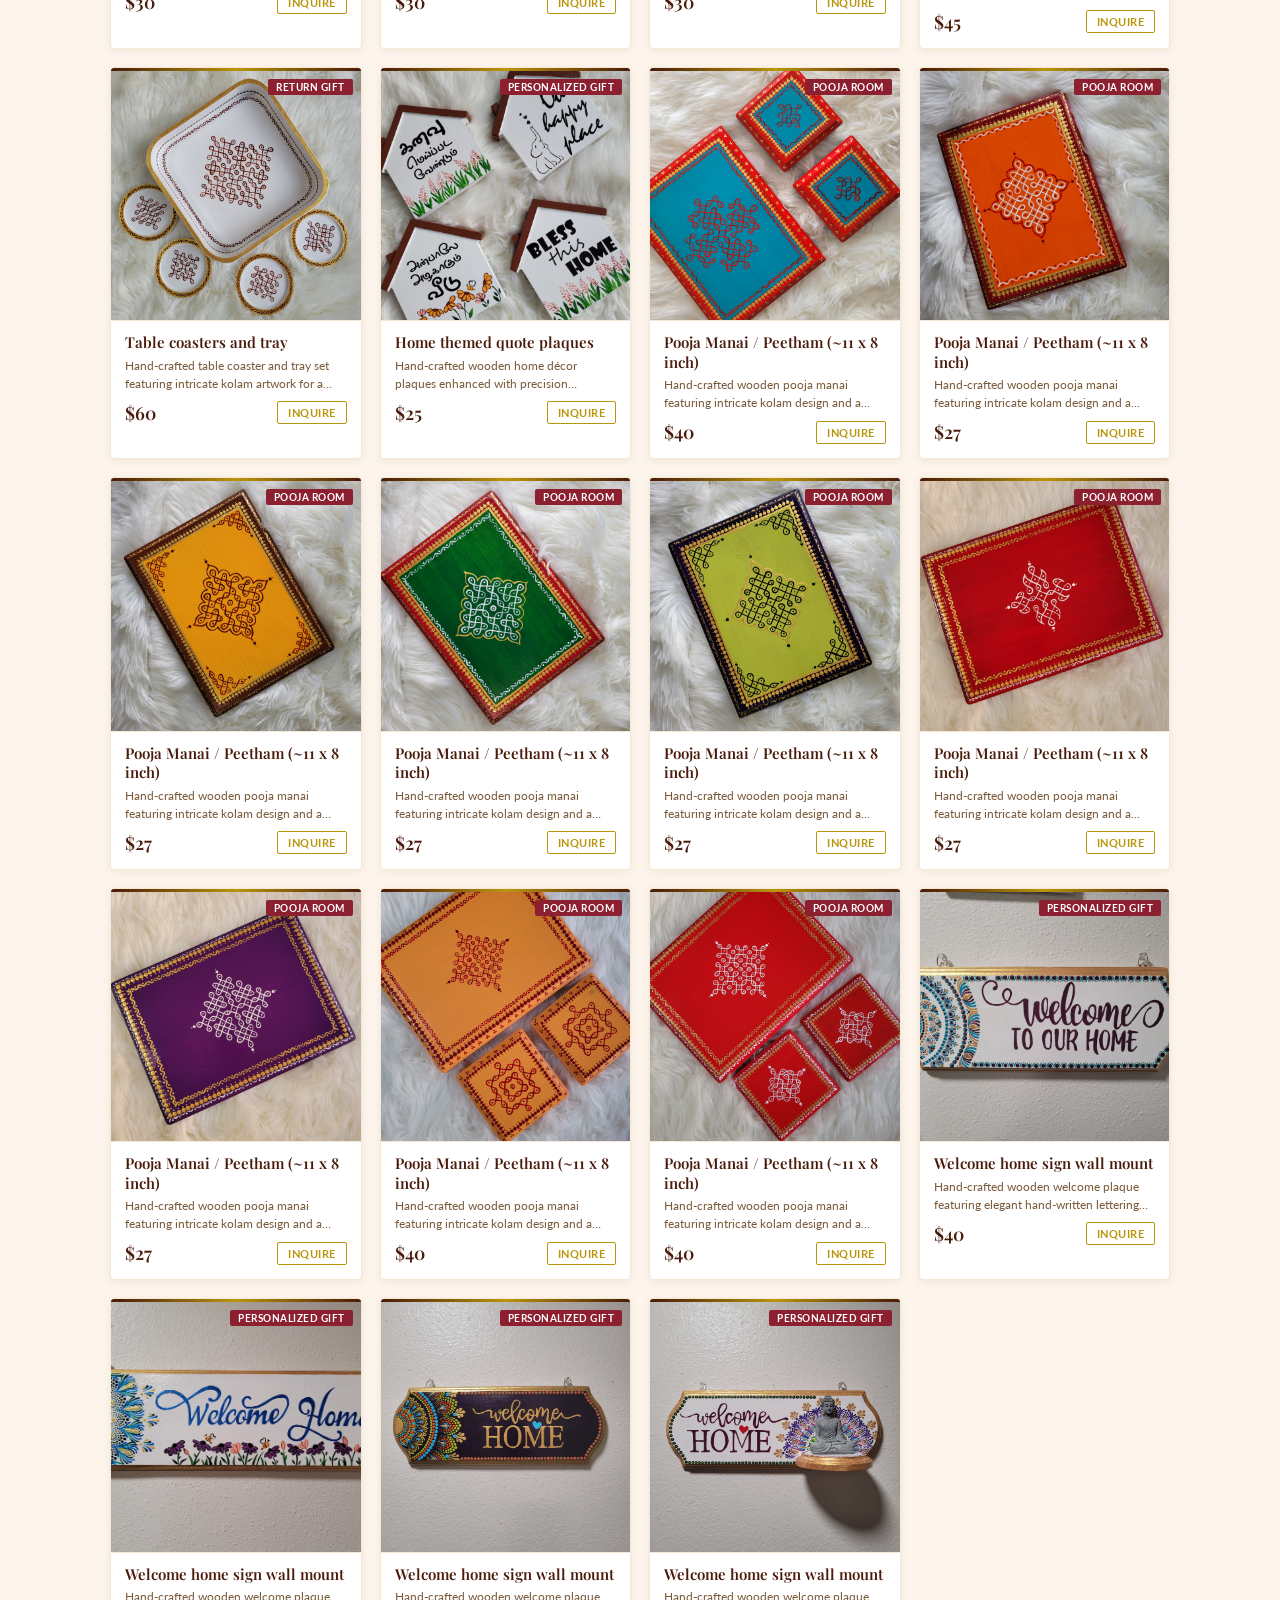
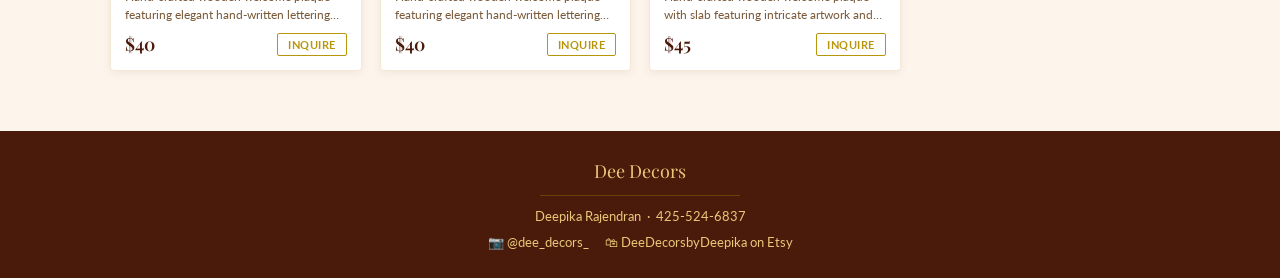
==== commit fef76a4e: "correct product details to catalog" ====
--- a/dee_decors_catalog.html
+++ b/dee_decors_catalog.html
@@ -93,7 +93,7 @@
         margin-bottom: 20px;
       }
       header img.logo {
-        height: 80px;
+        height: 120px;
         margin-bottom: 8px;
       }
       header .tagline {
@@ -1032,7 +1032,7 @@
           category: "gift",
           price: 40,
           desc: "Hand‑crafted wooden welcome plaque featuring elegant hand‑written lettering and detailed artwork, sealed with a glossy protective coat for a shiny finish. Lightweight and easy to wall‑mount, it brings a warm, inviting touch to any entryway or living space.",
-          img: "pics/welcome_3.jpg",
+          img: "pics/welcome_4.jpg",
           note: "Price per piece",
         },
         {
@@ -1040,7 +1040,7 @@
           category: "gift",
           price: 45,
           desc: "Hand‑crafted wooden welcome plaque with slab featuring intricate artwork and hand‑written lettering, finished with a glossy protective coat for a shiny look. Designed with a small platform that can hold up to 0.5 lb, perfect for placing small décor accents.",
-          img: "pics/welcome_4.jpg",
+          img: "pics/welcome_3.jpg",
           note: "Price per piece",
         },
       ];
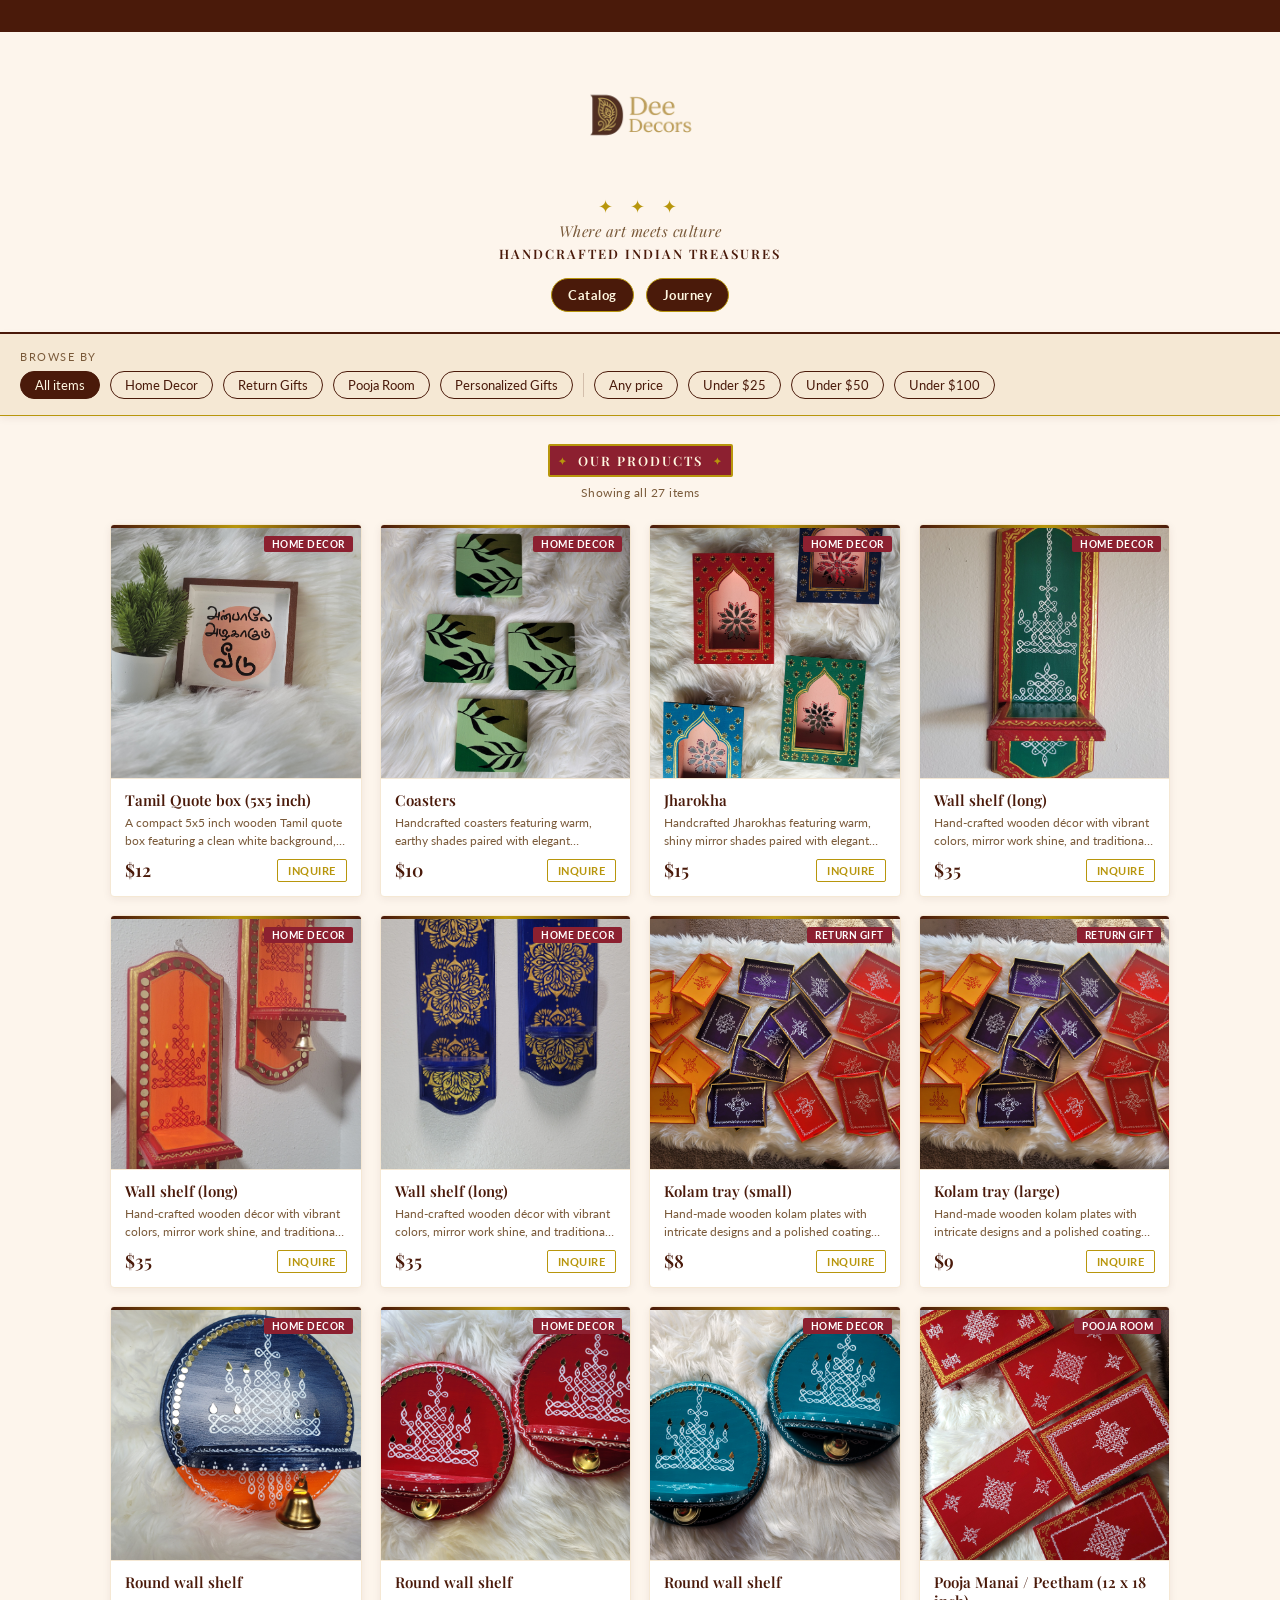
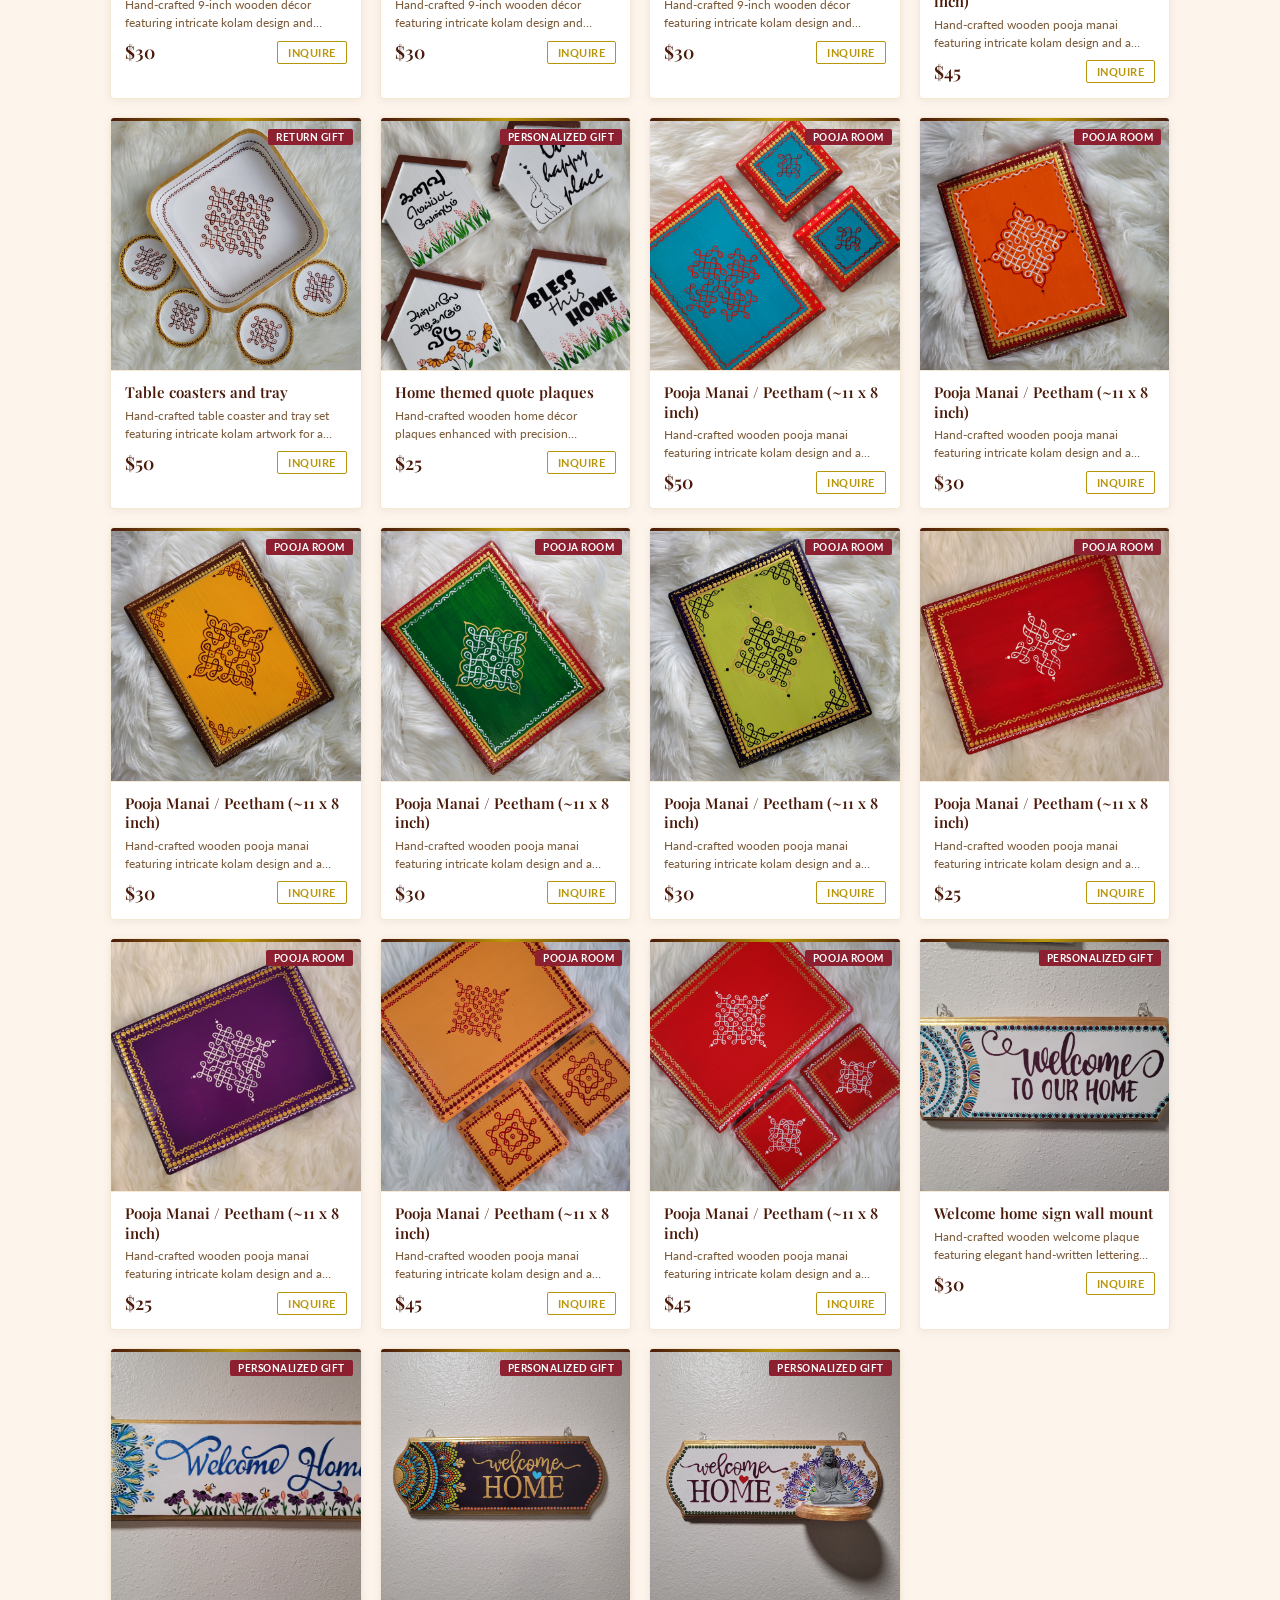
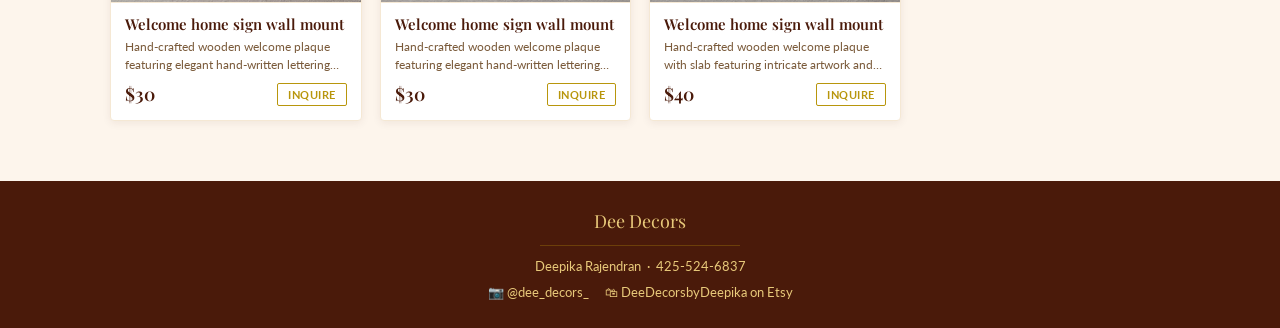
==== commit 4fae8f6e: "catalog/journey addition" ====
--- a/dee_decors_catalog.html
+++ b/dee_decors_catalog.html
@@ -674,6 +674,28 @@
           padding: 4px 10px;
         }
       }
+
+      .top-nav {
+        margin-top: 16px;
+        display: flex;
+        justify-content: center;
+        gap: 12px;
+        flex-wrap: wrap;
+      }
+      .top-nav a {
+        text-decoration: none;
+        color: #fff8e1;
+        background: var(--brown);
+        padding: 8px 16px;
+        border-radius: 20px;
+        border: 1px solid var(--gold);
+        font-size: 13px;
+        font-weight: 700;
+        letter-spacing: 0.5px;
+      }
+      .top-nav a:hover {
+        background: var(--red-accent);
+      }
     </style>
   </head>
   <body>
@@ -689,6 +711,10 @@
       <div class="header-ornament">✦ ✦ ✦</div>
       <p class="tagline">Where art meets culture</p>
       <p class="subtitle">Handcrafted Indian Treasures</p>
+      <div class="top-nav">
+        <a href="dee_decors_catalog.html">Catalog</a
+        ><a href="dee_decors_journey.html">Journey</a>
+      </div>
     </header>
 
     <!-- FILTER BAR -->
@@ -921,7 +947,7 @@
         {
           name: "Table coasters and tray",
           category: "return",
-          price: 60,
+          price: 50,
           desc: "Hand‑crafted table coaster and tray set featuring intricate kolam artwork for a refined, traditional touch. Finished in a crisp white tone, perfect for elevating everyday use or festive serving.",
           img: "pics/tableset_1.jpg",
           note: "Price per set",
@@ -942,7 +968,7 @@
         {
           name: "Pooja Manai / Peetham (~11 x 8 inch)",
           category: "pooja",
-          price: 40,
+          price: 50,
           desc: "Hand‑crafted wooden pooja manai featuring intricate kolam design and a protective coating that resists oil spills. Perfect for placing idols, offering both beauty and durability in daily rituals.",
           img: "pics/smallmanai_1.jpg",
           note: "Price per set",
@@ -950,7 +976,7 @@
         {
           name: "Pooja Manai / Peetham (~11 x 8 inch)",
           category: "pooja",
-          price: 27,
+          price: 30,
           desc: "Hand‑crafted wooden pooja manai featuring intricate kolam design and a protective coating that resists oil spills. Perfect for placing idols, offering both beauty and durability in daily rituals.",
           img: "pics/smallmanai_2.jpg",
           note: "Price per piece",
@@ -958,7 +984,7 @@
         {
           name: "Pooja Manai / Peetham (~11 x 8 inch)",
           category: "pooja",
-          price: 27,
+          price: 30,
           desc: "Hand‑crafted wooden pooja manai featuring intricate kolam design and a protective coating that resists oil spills. Perfect for placing idols, offering both beauty and durability in daily rituals.",
           img: "pics/smallmanai_3.jpg",
           note: "Price per piece",
@@ -966,7 +992,7 @@
         {
           name: "Pooja Manai / Peetham (~11 x 8 inch)",
           category: "pooja",
-          price: 27,
+          price: 30,
           desc: "Hand‑crafted wooden pooja manai featuring intricate kolam design and a protective coating that resists oil spills. Perfect for placing idols, offering both beauty and durability in daily rituals.",
           img: "pics/smallmanai_4.jpg",
           note: "Price per piece",
@@ -974,7 +1000,7 @@
         {
           name: "Pooja Manai / Peetham (~11 x 8 inch)",
           category: "pooja",
-          price: 27,
+          price: 30,
           desc: "Hand‑crafted wooden pooja manai featuring intricate kolam design and a protective coating that resists oil spills. Perfect for placing idols, offering both beauty and durability in daily rituals.",
           img: "pics/smallmanai_5.jpg",
           note: "Price per piece",
@@ -982,7 +1008,7 @@
         {
           name: "Pooja Manai / Peetham (~11 x 8 inch)",
           category: "pooja",
-          price: 27,
+          price: 25,
           desc: "Hand‑crafted wooden pooja manai featuring intricate kolam design and a protective coating that resists oil spills. Perfect for placing idols, offering both beauty and durability in daily rituals.",
           img: "pics/smallmanai_6.jpg",
           note: "Price per piece",
@@ -990,7 +1016,7 @@
         {
           name: "Pooja Manai / Peetham (~11 x 8 inch)",
           category: "pooja",
-          price: 27,
+          price: 25,
           desc: "Hand‑crafted wooden pooja manai featuring intricate kolam design and a protective coating that resists oil spills. Perfect for placing idols, offering both beauty and durability in daily rituals.",
           img: "pics/smallmanai_7.jpg",
           note: "Price per piece",
@@ -998,7 +1024,7 @@
         {
           name: "Pooja Manai / Peetham (~11 x 8 inch)",
           category: "pooja",
-          price: 40,
+          price: 45,
           desc: "Hand‑crafted wooden pooja manai featuring intricate kolam design and a protective coating that resists oil spills. Perfect for placing idols, offering both beauty and durability in daily rituals.",
           img: "pics/smallmanai_8.jpg",
           note: "Price per set",
@@ -1006,7 +1032,7 @@
         {
           name: "Pooja Manai / Peetham (~11 x 8 inch)",
           category: "pooja",
-          price: 40,
+          price: 45,
           desc: "Hand‑crafted wooden pooja manai featuring intricate kolam design and a protective coating that resists oil spills. Perfect for placing idols, offering both beauty and durability in daily rituals.",
           img: "pics/smallmanai_9.jpg",
           note: "Price per set",
@@ -1014,31 +1040,31 @@
         {
           name: "Welcome home sign wall mount",
           category: "gift",
-          price: 40,
+          price: 30,
           desc: "Hand‑crafted wooden welcome plaque featuring elegant hand‑written lettering and detailed artwork, sealed with a glossy protective coat for a shiny finish. Lightweight and easy to wall‑mount, it brings a warm, inviting touch to any entryway or living space.",
           img: "pics/welcome_1.jpg",
+          note: "Price per piece",
+        },
+        {
+          name: "Welcome home sign wall mount",
+          category: "gift",
+          price: 30,
+          desc: "Hand‑crafted wooden welcome plaque featuring elegant hand‑written lettering and detailed artwork, sealed with a glossy protective coat for a shiny finish. Lightweight and easy to wall‑mount, it brings a warm, inviting touch to any entryway or living space.",
+          img: "pics/welcome_2.jpg",
+          note: "Price per piece",
+        },
+        {
+          name: "Welcome home sign wall mount",
+          category: "gift",
+          price: 30,
+          desc: "Hand‑crafted wooden welcome plaque featuring elegant hand‑written lettering and detailed artwork, sealed with a glossy protective coat for a shiny finish. Lightweight and easy to wall‑mount, it brings a warm, inviting touch to any entryway or living space.",
+          img: "pics/welcome_4.jpg",
           note: "Price per piece",
         },
         {
           name: "Welcome home sign wall mount",
           category: "gift",
           price: 40,
-          desc: "Hand‑crafted wooden welcome plaque featuring elegant hand‑written lettering and detailed artwork, sealed with a glossy protective coat for a shiny finish. Lightweight and easy to wall‑mount, it brings a warm, inviting touch to any entryway or living space.",
-          img: "pics/welcome_2.jpg",
-          note: "Price per piece",
-        },
-        {
-          name: "Welcome home sign wall mount",
-          category: "gift",
-          price: 40,
-          desc: "Hand‑crafted wooden welcome plaque featuring elegant hand‑written lettering and detailed artwork, sealed with a glossy protective coat for a shiny finish. Lightweight and easy to wall‑mount, it brings a warm, inviting touch to any entryway or living space.",
-          img: "pics/welcome_4.jpg",
-          note: "Price per piece",
-        },
-        {
-          name: "Welcome home sign wall mount",
-          category: "gift",
-          price: 45,
           desc: "Hand‑crafted wooden welcome plaque with slab featuring intricate artwork and hand‑written lettering, finished with a glossy protective coat for a shiny look. Designed with a small platform that can hold up to 0.5 lb, perfect for placing small décor accents.",
           img: "pics/welcome_3.jpg",
           note: "Price per piece",
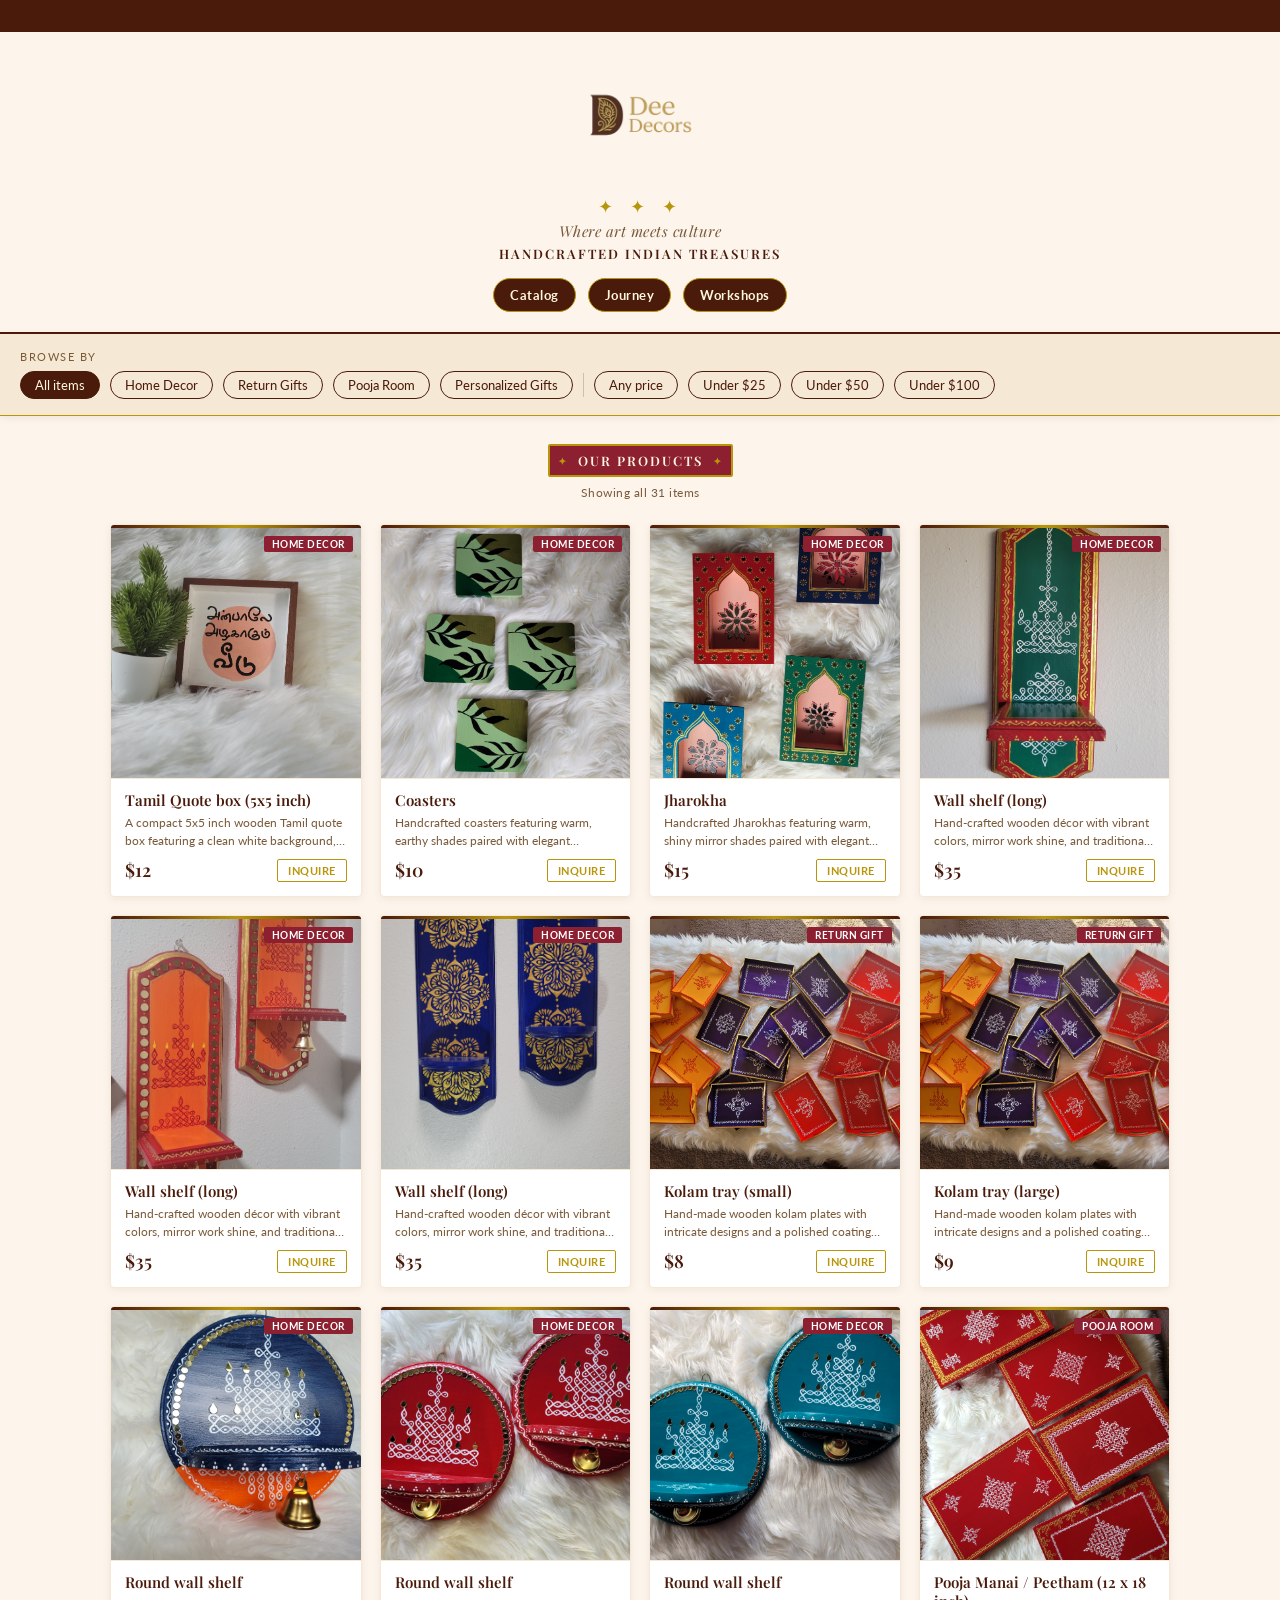
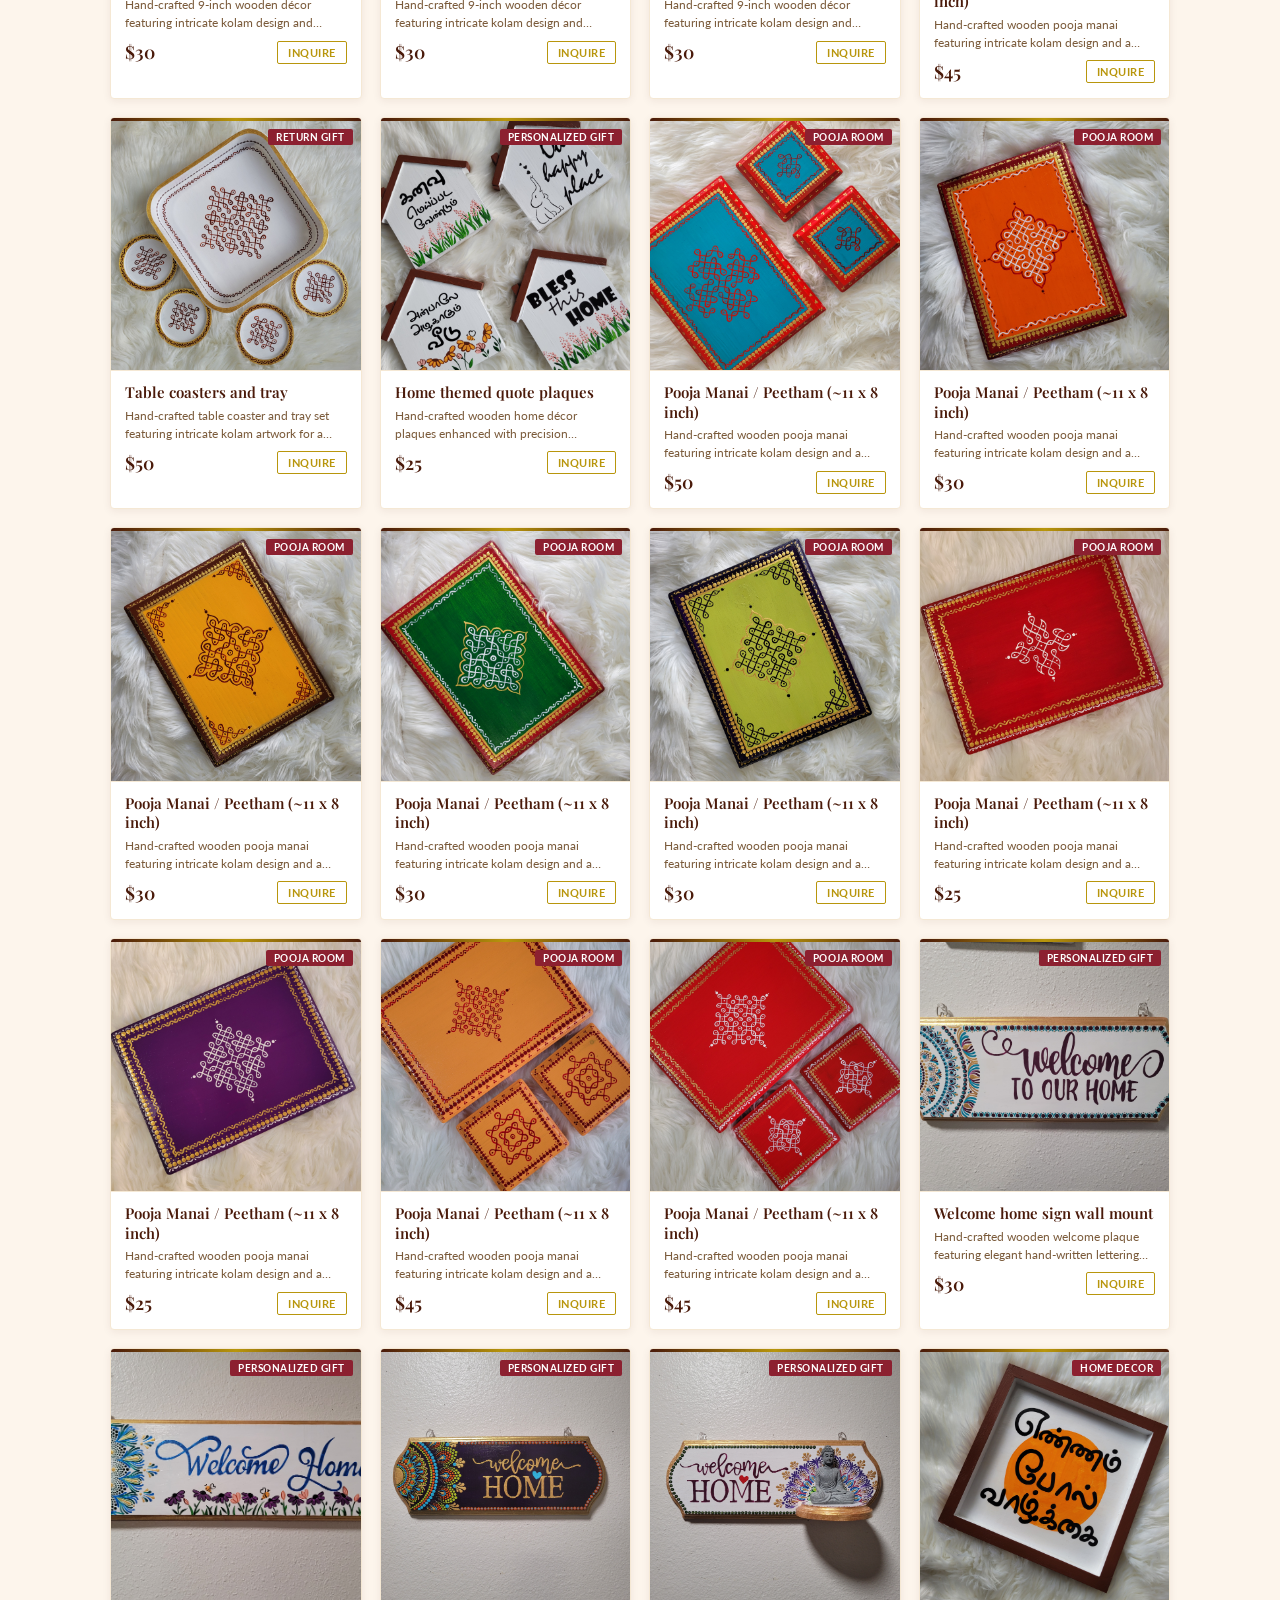
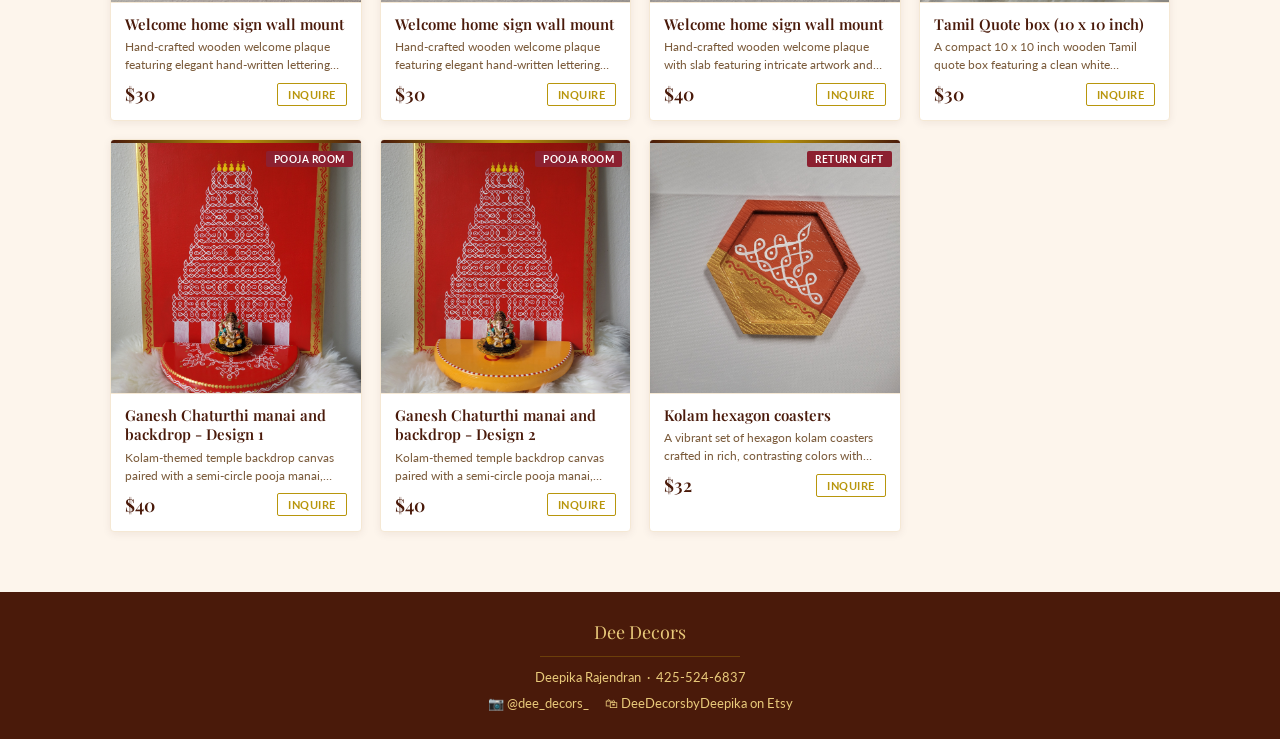
==== commit 5accd538: "workshop and few products" ====
--- a/dee_decors_catalog.html
+++ b/dee_decors_catalog.html
@@ -712,8 +712,9 @@
       <p class="tagline">Where art meets culture</p>
       <p class="subtitle">Handcrafted Indian Treasures</p>
       <div class="top-nav">
-        <a href="dee_decors_catalog.html">Catalog</a
-        ><a href="dee_decors_journey.html">Journey</a>
+        <a href="dee_decors_catalog.html">Catalog</a>
+        <a href="dee_decors_journey.html">Journey</a>
+        <a href="dee_decors_workshops.html">Workshops</a>
       </div>
     </header>
 
@@ -1068,6 +1069,45 @@
           desc: "Hand‑crafted wooden welcome plaque with slab featuring intricate artwork and hand‑written lettering, finished with a glossy protective coat for a shiny look. Designed with a small platform that can hold up to 0.5 lb, perfect for placing small décor accents.",
           img: "pics/welcome_3.jpg",
           note: "Price per piece",
+        },
+        {
+          name: "Tamil Quote box (10 x 10 inch)",
+          category: "home",
+          price: 30,
+          desc: "A compact 10 x 10 inch wooden Tamil quote box featuring a clean white background, rich brown border, and brush‑colored with Tamil/custom words that adds a warm, handcrafted charm. Perfect as a minimalist décor piece that brings cultural elegance and inspiration to any space.",
+          img: "pics/quotebox10in_1.jpg",
+          note: "Custom quotes can be made upon request",
+        },
+        {
+          name: "Ganesh Chaturthi manai and backdrop - Design 1",
+          category: "pooja",
+          price: 40,
+          desc: "Kolam‑themed temple backdrop canvas paired with a semi‑circle pooja manai, crafted with intricate detailing. Perfect for Vinayagar Chathurthi, adding a traditional and divine touch to your festive setup.",
+          imgs: ["pics/ganeshset1_1.jpg", "pics/ganeshset1_2.jpg"],
+          note: "price per set",
+        },
+        {
+          name: "Ganesh Chaturthi manai and backdrop - Design 2",
+          category: "pooja",
+          price: 40,
+          desc: "Kolam‑themed temple backdrop canvas paired with a semi‑circle pooja manai, crafted with intricate detailing. Perfect for Vinayagar Chathurthi, adding a traditional and divine touch to your festive setup.",
+          imgs: ["pics/ganeshset2_1.jpg", "pics/ganeshset2_2.jpg"],
+          note: "price per set",
+        },
+        {
+          name: "Kolam hexagon coasters",
+          category: "return",
+          price: 32,
+          desc: "A vibrant set of hexagon kolam coasters crafted in rich, contrasting colors with intricate line art. Each piece adds a pop of tradition and elegance to any table setting.",
+          imgs: [
+            "pics/kolamhexagon_1.jpg",
+            "pics/kolamhexagon_2.jpg",
+            "pics/kolamhexagon_3.jpg",
+            "pics/kolamhexagon_4.jpg",
+            "pics/kolamhexagon_5.jpg",
+            "pics/kolamhexagon_6.jpg",
+          ],
+          note: "price per set of 5",
         },
       ];
 
